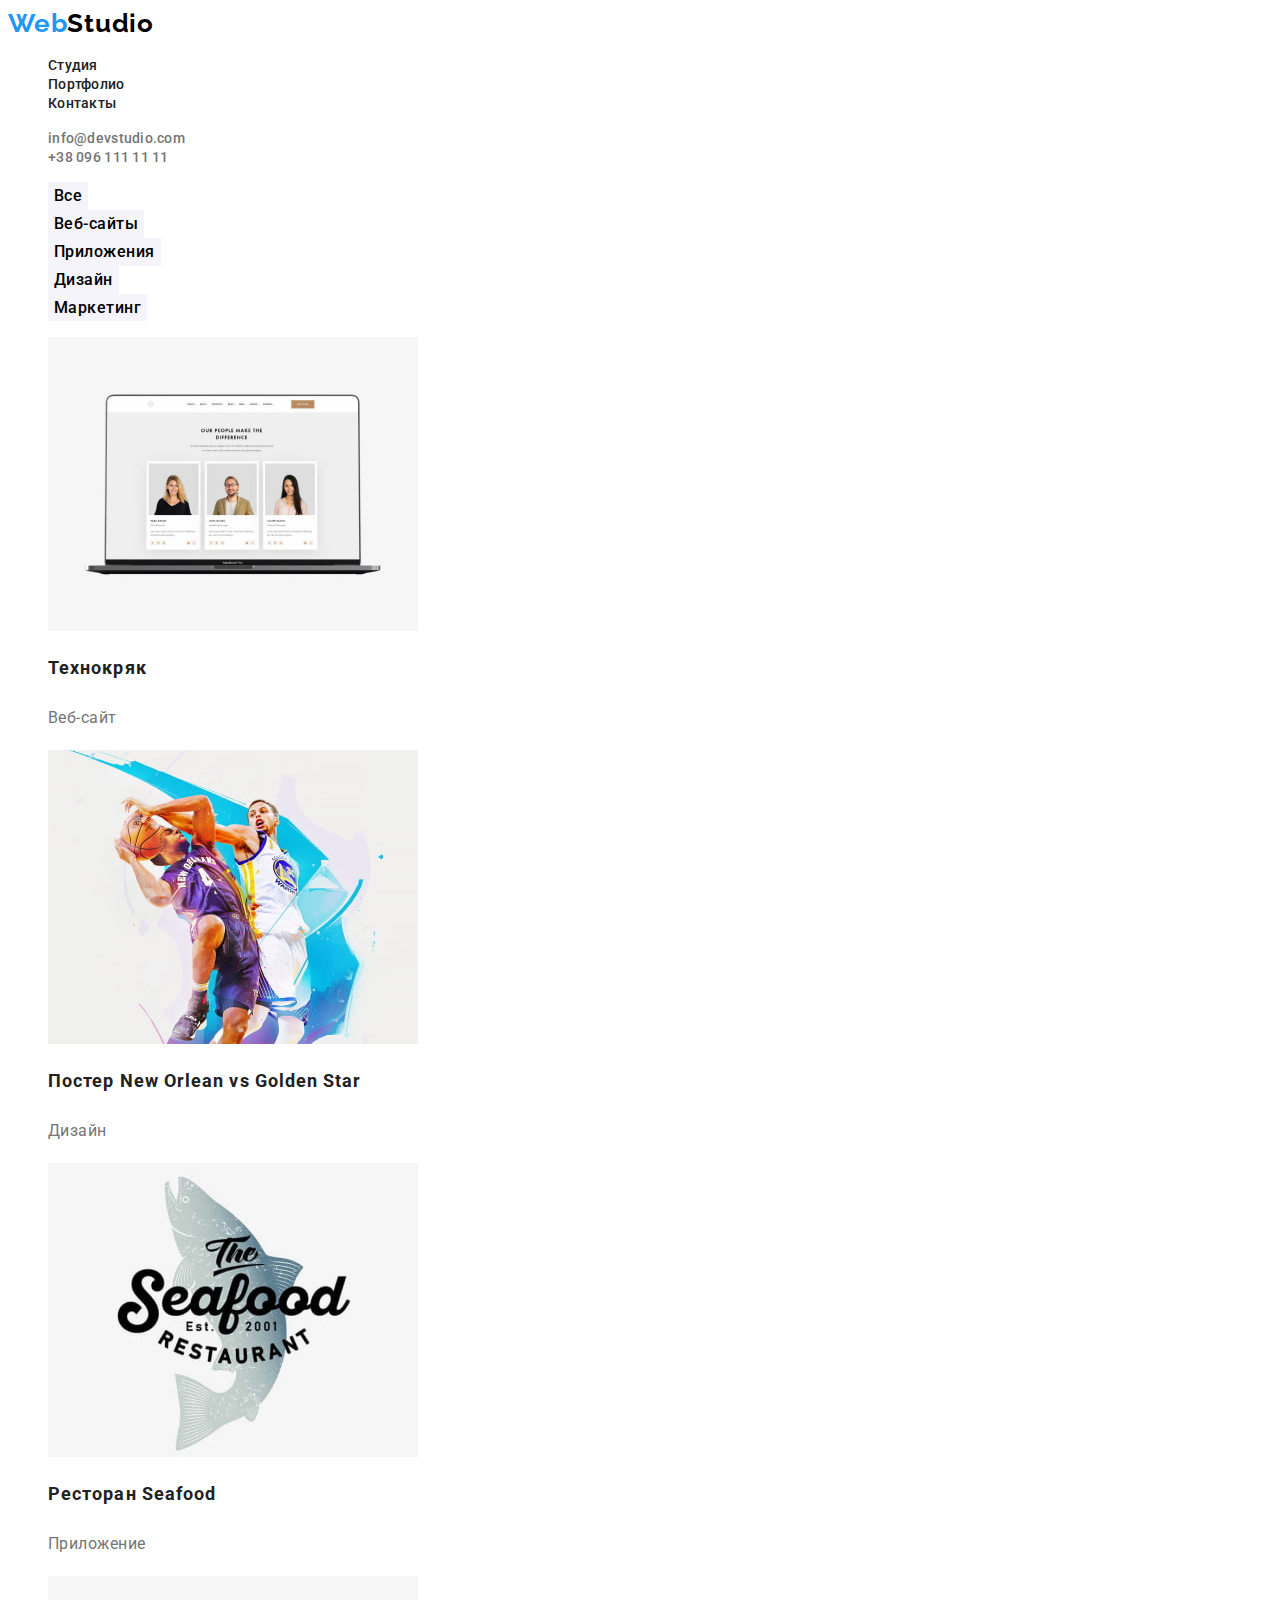
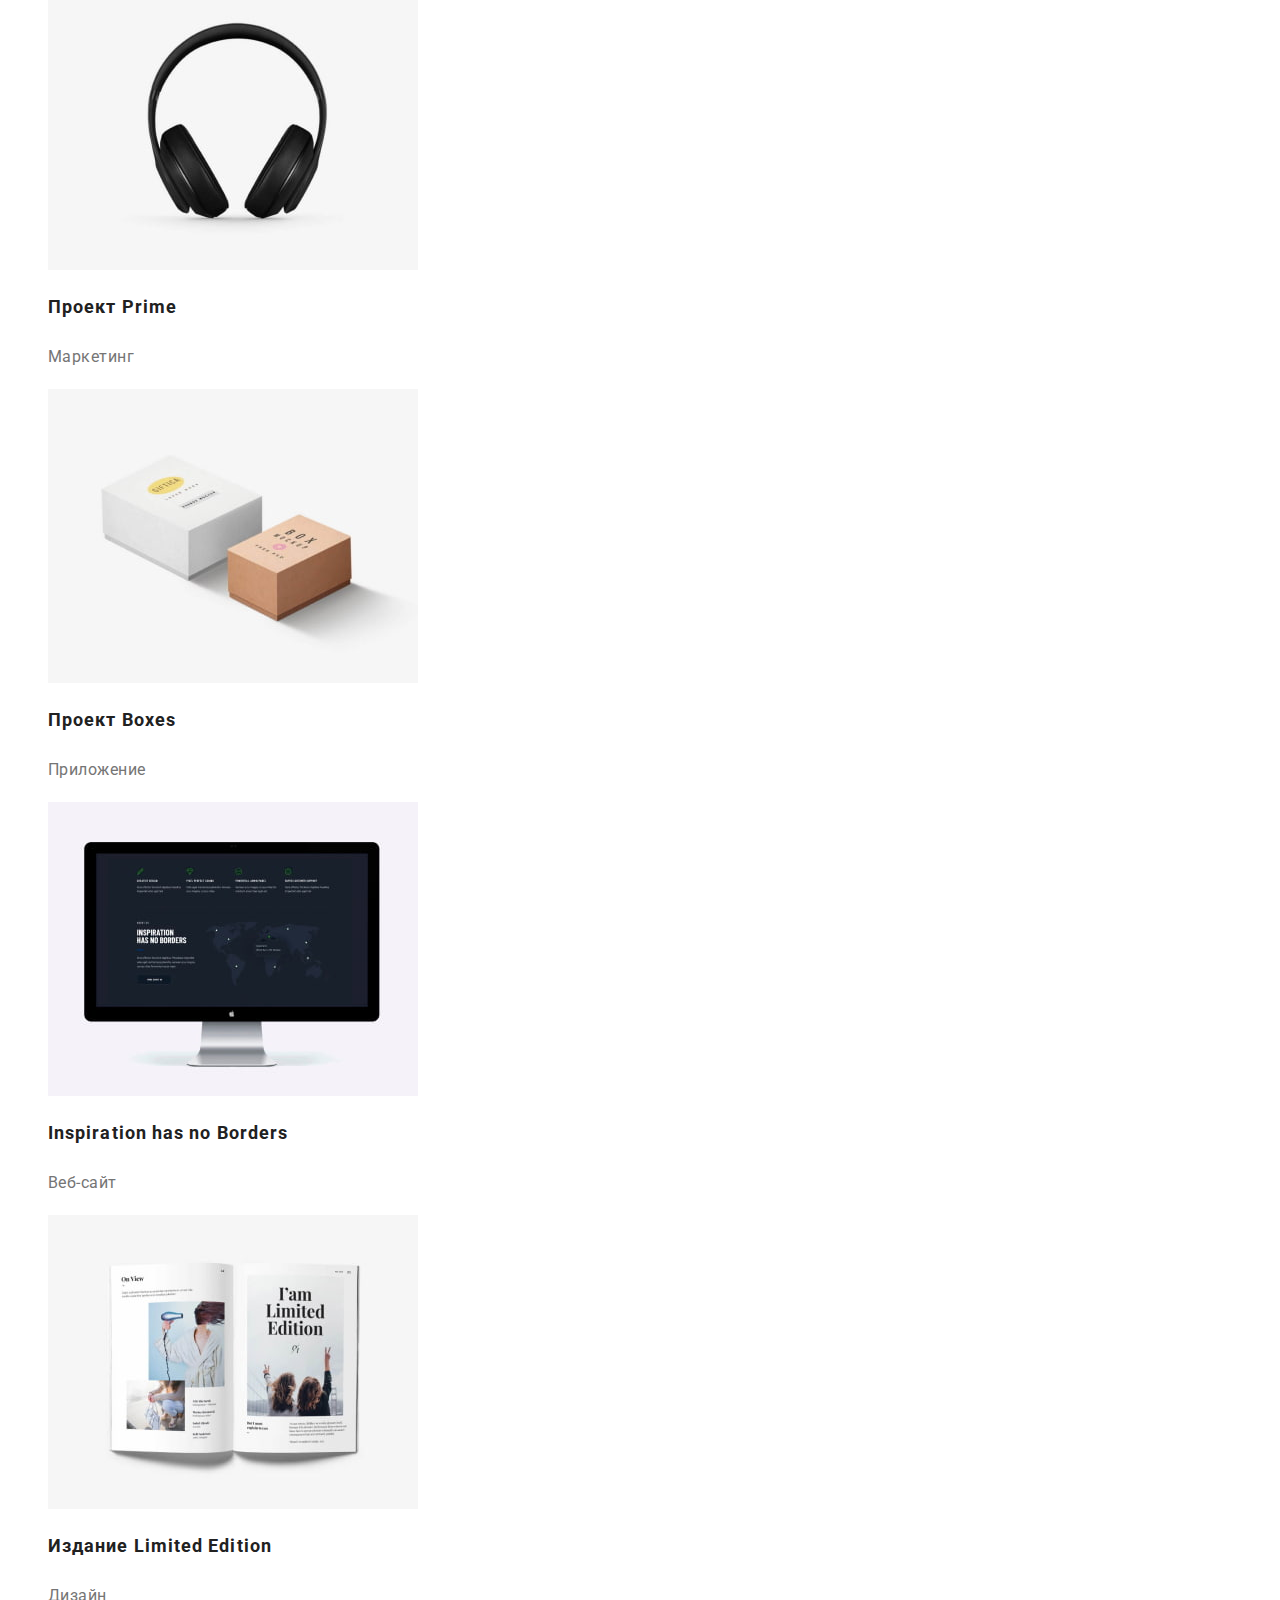
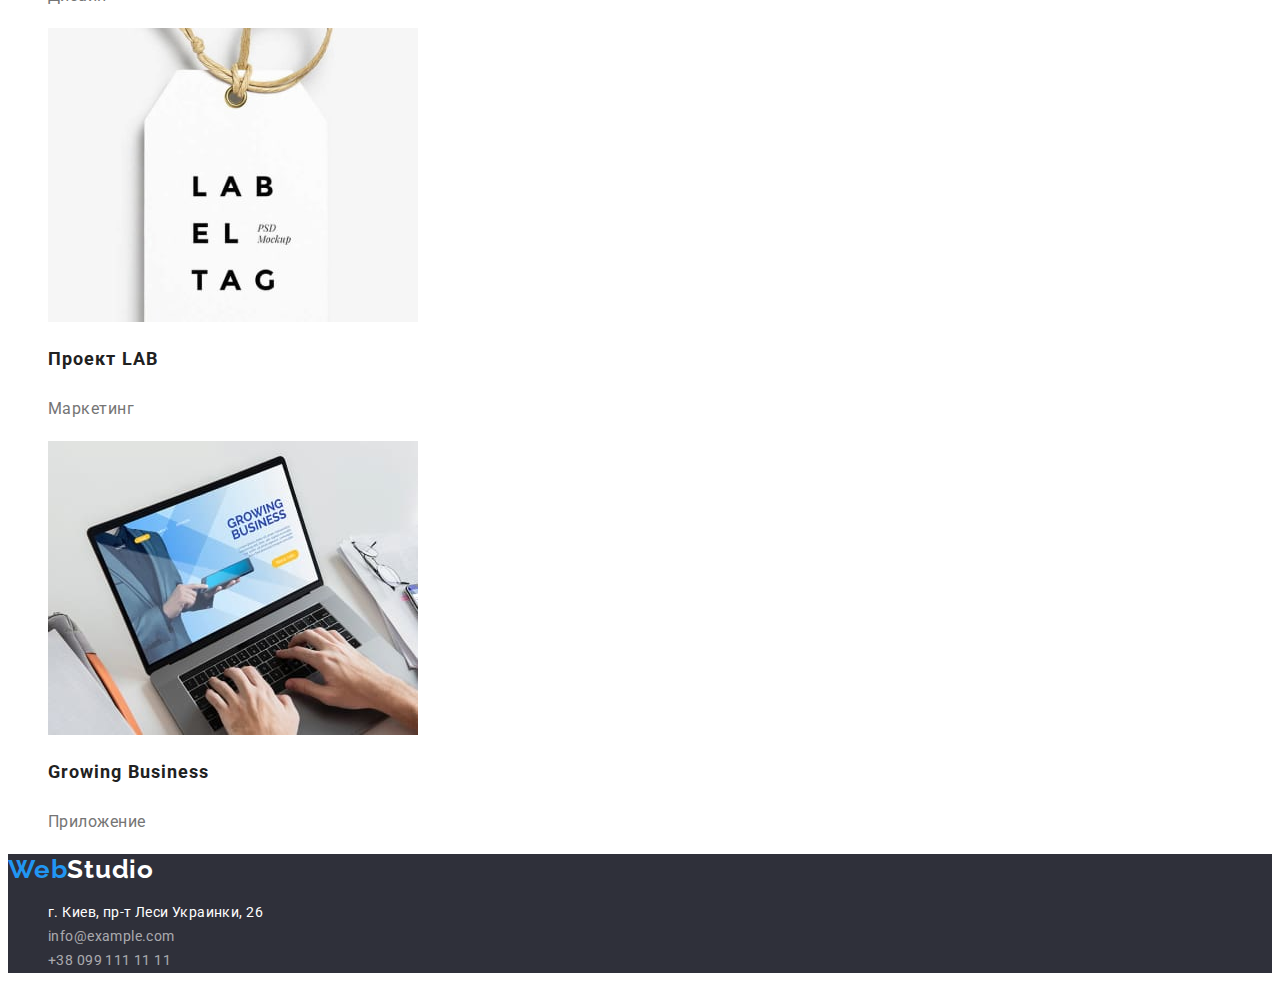
==== portfolio.html @ e6cecfb1 "Копирует файлы предыдущего проекта" ====
<!DOCTYPE html>
<html lang="ru">
  <head>
    <meta charset="UTF-8" />
    <meta http-equiv="X-UA-Compatible" content="IE=edge" />
    <meta name="viewport" content="width=device-width, initial-scale=1.0" />
    <link rel="preconnect" href="https://fonts.googleapis.com" />
    <link rel="preconnect" href="https://fonts.gstatic.com" crossorigin />
    <link
      href="https://fonts.googleapis.com/css2?family=Raleway:wght@700&family=Roboto:wght@400;500;700;900&display=swap"
      rel="stylesheet"
    />
    <link rel="stylesheet" href="./css/styles.css" />
    <title>Портфолио</title>
  </head>
  <body>
    <header>
      <!-- Логотип -->
      <a href="./index.html" class="logo">Web<span class="logo-black">Studio</span></a>

      <!-- Навигация по сайту -->
      <nav>
        <ul class="site-nav list">
          <li class="site-nav-item">
            <a href="" class="site-nav-link">Студия</a>
          </li>
          <li class="site-nav-item">
            <a href="./portfolio.html" class="site-nav-link">Портфолио</a>
          </li>
          <li class="site-nav-item">
            <a href="" class="site-nav-link">Контакты</a>
          </li>
        </ul>
      </nav>

      <!-- Контакты для связи -->
      <ul class="contacts list">
        <li class="contacts-item">
          <a href="mailto:info@devstudio.com" class="contacts-link">info@devstudio.com</a>
        </li>
        <li class="contacts-item">
          <a href="tel:+380961111111" class="contacts-link">+38 096 111 11 11</a>
        </li>
      </ul>
    </header>

    <main>
      <section>
        <h1 class="hidden">Фильтры портфолио</h1>

        <ul class="filter list">
          <li class="filter-item"><button type="button" class="filter-button">Все</button></li>
          <li class="filter-item">
            <button type="button" class="filter-button">Веб-сайты</button>
          </li>
          <li class="filter-item">
            <button type="button" class="filter-button">Приложения</button>
          </li>
          <li class="filter-item"><button type="button" class="filter-button">Дизайн</button></li>
          <li class="filter-item">
            <button type="button" class="filter-button">Маркетинг</button>
          </li>
        </ul>

        <ul class="portfolio list">
          <li class="portfolio-item">
            <a href="" class="portfolio-link">
              <img
                src="./images/portfolio-1.jpg"
                alt="Изображение страницы сайта на ноутбуке"
                width="370"
              />
              <h2 class="portfolio-title">Технокряк</h2>
              <p class="portfolio-text">Веб-сайт</p>
            </a>
          </li>
          <li class="portfolio-item">
            <a href="" class="portfolio-link">
              <img
                src="./images/portfolio-2.jpg"
                alt="Постер с изображением соперничающих за мяч баскетболистов"
                width="370"
              />
              <h2 class="portfolio-title">Постер <span lang="en">New Orlean vs Golden Star</span></h2>
              <p class="portfolio-text">Дизайн</p>
            </a>
          </li>
          <li class="portfolio-item">
            <a href="" class="portfolio-link">
              <img src="./images/portfolio-3.jpg" alt="Логотип ресторана Сеафуд" width="370" />
              <h2 class="portfolio-title">Ресторан <span lang="en">Seafood</span></h2>
              <p class="portfolio-text">Приложение</p>
            </a>
          </li>
          <li class="portfolio-item">
            <a href="" class="portfolio-link">
              <img src="./images/portfolio-4.jpg" alt="Наушники" width="370" />
              <h2 class="portfolio-title">Проект <span lang="en">Prime</span></h2>
              <p class="portfolio-text">Маркетинг</p>
            </a>
          </li>
          <li class="portfolio-item">
            <a href="" class="portfolio-link">
              <img src="./images/portfolio-5.jpg" alt="Две упаковочные коробки" width="370" />
              <h2 class="portfolio-title">Проект <span lang="en">Boxes</span></h2>
              <p class="portfolio-text">Приложение</p>
            </a>
          </li>
          <li class="portfolio-item">
            <a href="" class="portfolio-link">
              <img
                src="./images/portfolio-6.jpg"
                alt="Изображение сайта с черным фоном и белыми буквами на эране монитора"
                width="370"
              />
              <h2 lang="en" class="portfolio-title">Inspiration has no Borders</h2>
              <p class="portfolio-text">Веб-сайт</p>
            </a>
          </li>
          <li class="portfolio-item">
            <a href="" class="portfolio-link">
              <img
                src="./images/portfolio-7.jpg"
                alt="Раскрытая книга с иллюстрациями"
                width="370"
              />
              <h2 class="portfolio-title">Издание <span lang="en">Limited Edition</span></h2>
              <p class="portfolio-text">Дизайн</p>
            </a>
          </li>
          <li class="portfolio-item">
            <a href="" class="portfolio-link">
              <img
                src="./images/portfolio-8.jpg"
                alt="Лэйба с логотипом компании ЛАБ"
                width="370"
              />
              <h2 class="portfolio-title">Проект <span lang="en">LAB</span></h2>
              <p class="portfolio-text">Маркетинг</p>
            </a>
          </li>
          <li class="portfolio-item">
            <a href="" class="portfolio-link">
              <img
                src="./images/portfolio-9.jpg"
                alt="Работа с приложением Гровин Бизнес на ноутбуке"
                width="370"
              />
              <h2 lang="en" class="portfolio-title">Growing Business</h2>
              <p class="portfolio-text">Приложение</p>
            </a>
          </li>
        </ul>
      </section>
    </main>

    <footer class="footer">
      <!-- Логотип в footer -->
      <a href="./index.html" class="logo">Web<span class="logo-white">Studio</span></a>

      <!-- Адрес и контакты -->
      <address>
        <ul class="address list">
          <li class="address-item">
            <a
              href="https://goo.gl/maps/hZ6GG7BoJjNdGrGMA"
              target="_blank"
              rel="noopener noreferrer"
              class="address-link"
            >
              г. Киев, пр-т Леси Украинки, 26
            </a>
          </li>
          <li class="address-item">
            <a href="mailto:info@example.com" class="address-link mail">info@example.com</a>
          </li>
          <li class="address-item">
            <a href="tel:+380991111111" class="address-link phone">+38 099 111 11 11</a>
          </li>
        </ul>
      </address>
    </footer>
  </body>
</html>
---- css/styles.css ----
/* Цвета логотипа #2196F3,  #000000 */
/* Цвет навигации и основного текста #212121 */
/* Цвет текста телефона и вторичного текста #757575 */

/* Белый текст color: #FFFFFF */
/* Вторичный от белого rgba(255, 255, 255, 0.6) */

/* Цвет фона #FFFFFF */
/* Цвет вторичного фона main #E5E5E5 */

/* Цвет интерактивных элементов в цвет логотипа #2196F3  */

/* Шрифты Raleway 700, Roboto 900, 700, 500, 400  */

:root {
  --brand-color: #2196f3;
  --brand-color-black: #000000;
  --brand-color-white: #ffffff;
  --color-white: #ffffff;
  --background-color-section: #2f303a;
  --text-color: #212121;
  --text-color-two: #757575;
  --color-section-text-two: rgba(255, 255, 255, 0.6);
  --button-filter-color: #f5f4fa;
  --button-filter-color-hover: #188ce8;
}

body {
  background-color: var(--color-white);
  color: var(--text-color);
  font-family: Roboto, sans-serif;
}

/* Оформление логотипа */
.logo {
  color: var(--brand-color);
  text-decoration: none;
  font-family: Raleway, sans-serif;
  font-weight: 700;
  font-size: 26px;
  line-height: 1.19;
  letter-spacing: 0.03em;
}

.logo-black {
  color: var(--brand-color-black);
}

.logo-white {
  color: var(--brand-color-white);
}

/* Оформление навигации сайта header*/
.list {
  list-style: none;
}

.site-nav-link {
  text-decoration: none;
  color: var(--text-color);
  font-weight: 500;
  font-size: 14px;
  line-height: 1.14;
  letter-spacing: 0.02em;
}

.site-nav-link:hover,
.site-nav-link:focus {
  color: var(--brand-color);
}

.contacts-link {
  text-decoration: none;
  color: var(--text-color-two);
  font-weight: 500;
  font-size: 14px;
  line-height: 1.14;
  letter-spacing: 0.02em;
}

.contacts-link:hover,
.contacts-link:focus {
  color: var(--brand-color);
}

/* Оформление подвала сайта footer */
.footer,
.section-hero {
  background-color: var(--background-color-section);
}

.address-link {
  text-decoration: none;
  color: var(--color-white);
  font-style: normal;
  font-size: 14px;
  line-height: 1.71;
  letter-spacing: 0.03em;
}

.mail,
.phone {
  text-decoration: none;
  color: var(--color-section-text-two);
}

/* Оформление секции Hero */
.title-hero {
  color: var(--color-white);
  font-weight: 900;
  font-size: 44px;
  line-height: 1.36;
  letter-spacing: 0.06em;
  text-transform: uppercase;
  text-align: center;
}

.button {
  background-color: var(--brand-color);
  color: var(--color-white);
  font-family: inherit;
  font-weight: 700;
  font-size: 16px;
  line-height: 1.88;
  letter-spacing: 0.06em;

  cursor: pointer;
}

.button:hover,
.button:focus {
  background-color: var(--button-filter-color-hover);
}

/* Оформление секции преимущества */

.hidden {
  display: none;
}

.function-subtitle {
  font-weight: 700;
  font-size: 14px;
  line-height: 1.14;
  letter-spacing: 0.03em;
  text-transform: uppercase;
}

/* Секция преимущества */
.function-text {
  color: var(--text-color-two);
  font-size: 14px;
  line-height: 1.71;
  letter-spacing: 0.03em;
}

/* Секция услуги компании */
.development-title,
.team-title {
  font-weight: 700;
  font-size: 36px;
  line-height: 1.17;
  letter-spacing: 0.03em;
  text-align: center;
}

/* Секция Наша команда */
.team-subtitle {
  font-weight: 500;
  font-size: 16px;
  line-height: 1.19;
  letter-spacing: 0.03em;
}

.team-text {
  color: var(--text-color-two);
  font-size: 16px;
  line-height: 1.19;
  letter-spacing: 0.03em;
}

/* Интерактивная секция кнопок портфолио */

.filter-button {
  border: none;
  background-color: var(--button-filter-color);
  font-family: inherit;
  font-weight: 500;
  font-size: 16px;
  line-height: 1.62;
  letter-spacing: 0.03em;

  cursor: pointer;
}

.filter-button:hover,
.filter-button:focus {
  background-color: var(--brand-color);
  color: var(--color-white);
}

.portfolio-link {
  text-decoration: none;
}

.portfolio-title {
  color: var(--text-color);
  font-weight: 700;
  font-size: 18px;
  line-height: 2;
  letter-spacing: 0.06em;
}

.portfolio-text {
  color: var(--text-color-two);
  font-size: 16px;
  line-height: 2;
  letter-spacing: 0.03em;
}
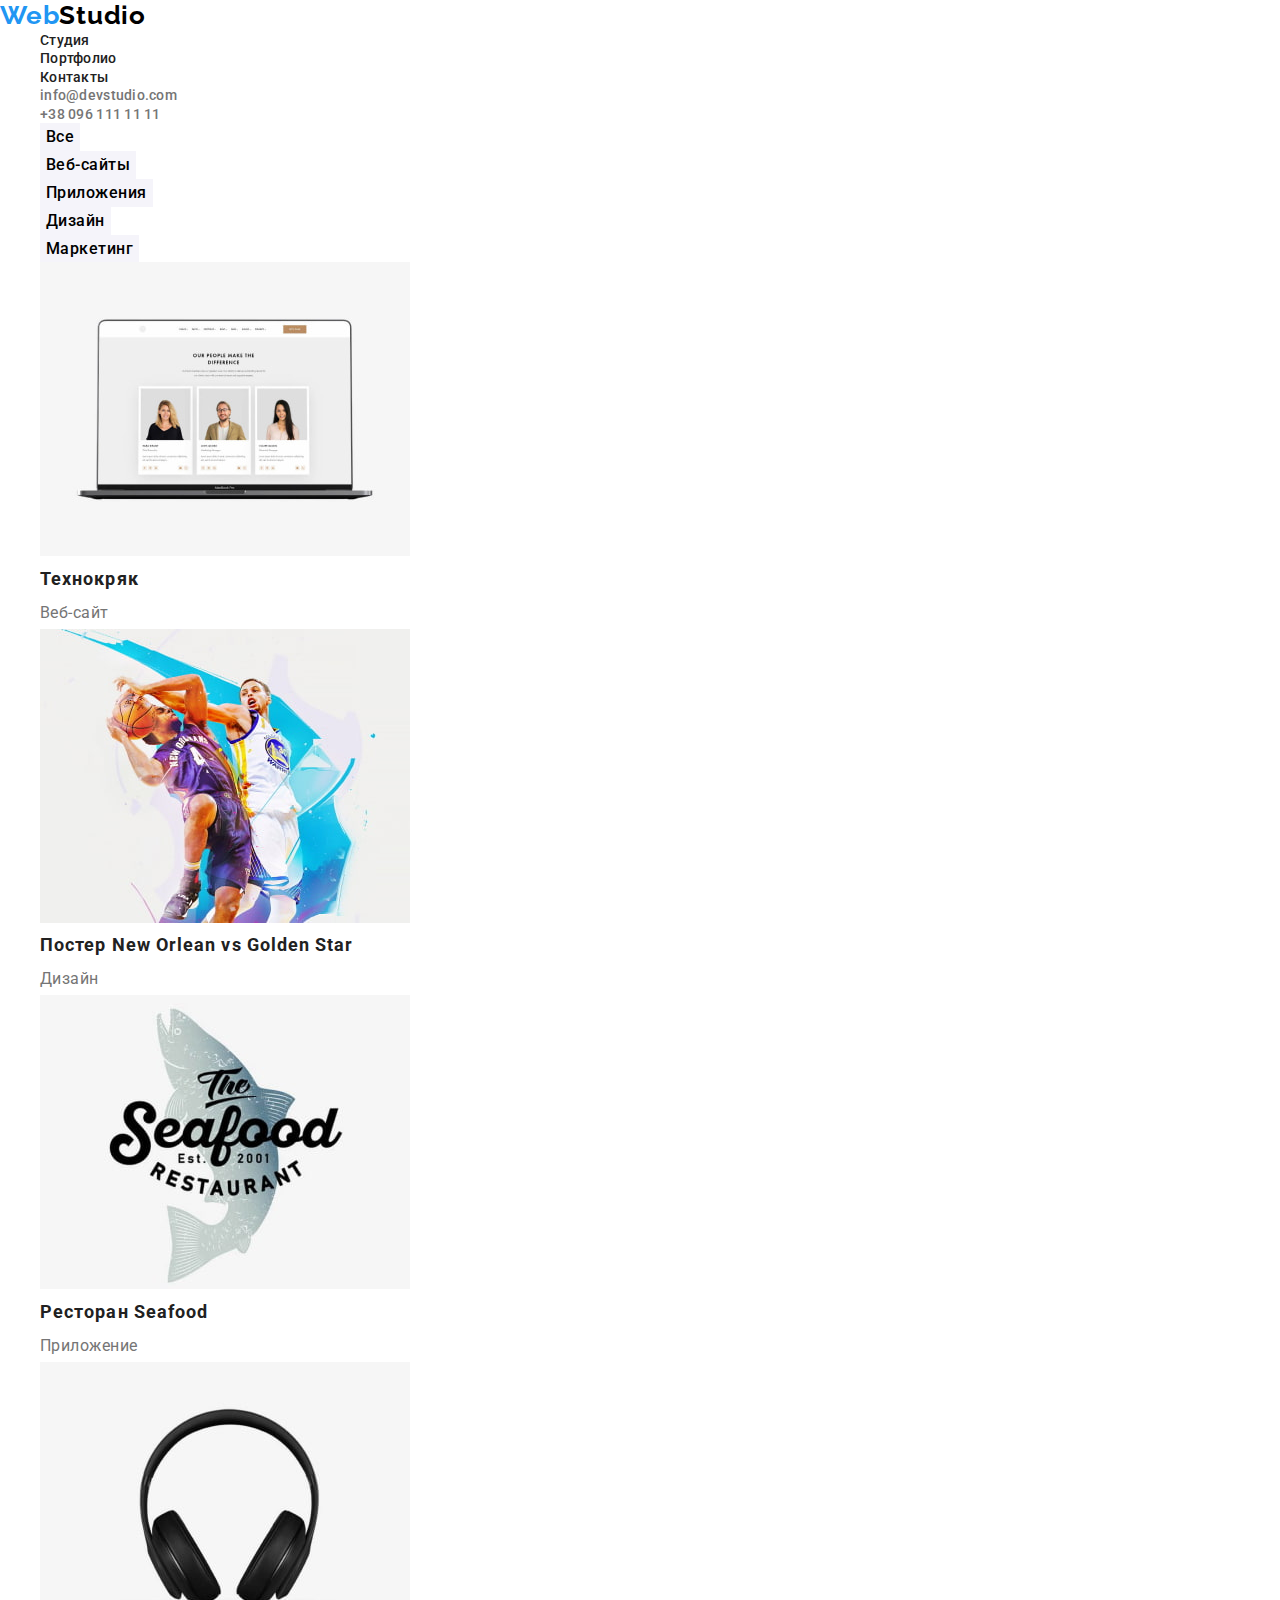
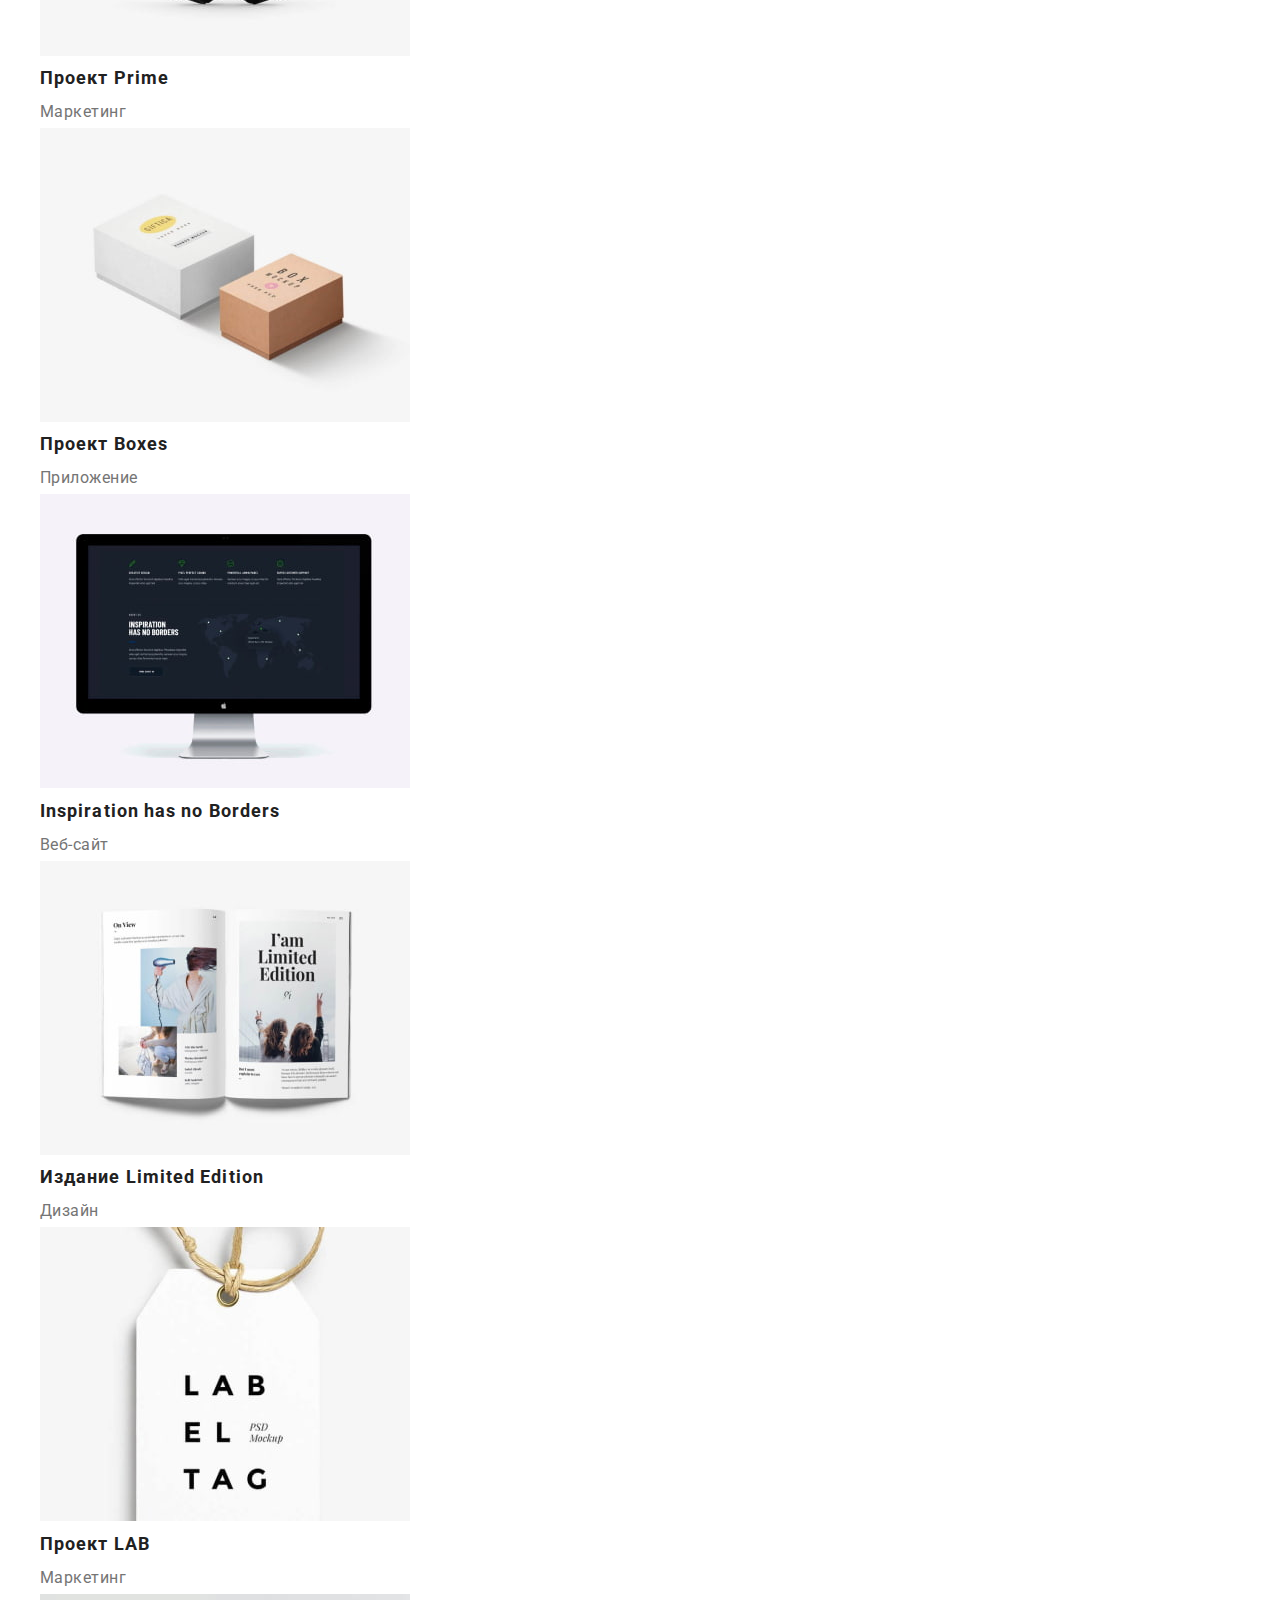
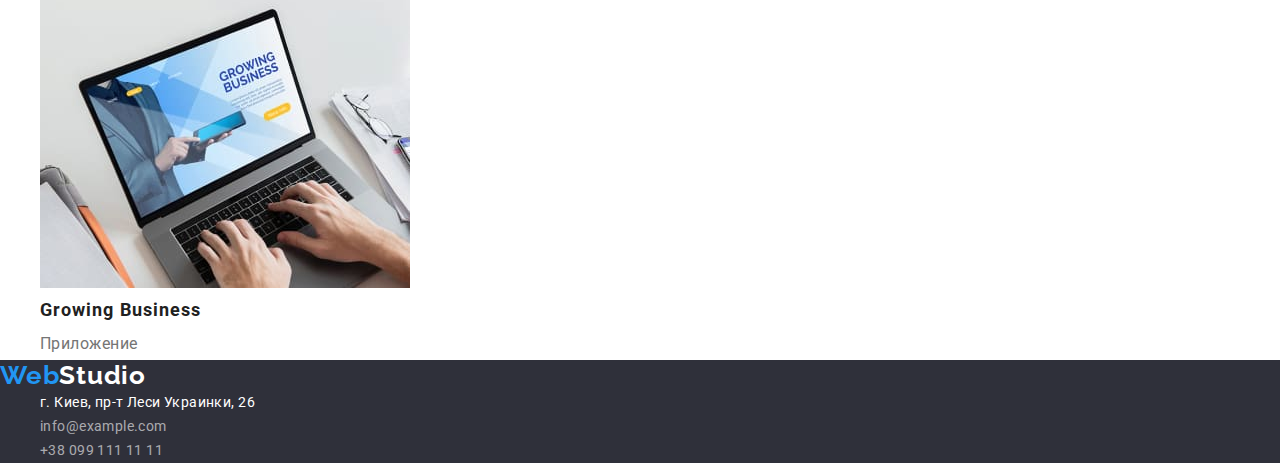
==== commit 9b5f7286: "Сбрасывает стили тегов в margin 0" ====
--- a/portfolio.html
+++ b/portfolio.html
@@ -10,6 +10,7 @@
       href="https://fonts.googleapis.com/css2?family=Raleway:wght@700&family=Roboto:wght@400;500;700;900&display=swap"
       rel="stylesheet"
     />
+    <link rel="stylesheet" href="https://cdnjs.cloudflare.com/ajax/libs/modern-normalize/1.0.0/modern-normalize.min.css" />
     <link rel="stylesheet" href="./css/styles.css" />
     <title>Портфолио</title>
   </head>
--- a/css/styles.css
+++ b/css/styles.css
@@ -29,6 +29,16 @@
   background-color: var(--color-white);
   color: var(--text-color);
   font-family: Roboto, sans-serif;
+  margin: 0;
+}
+
+/* Сброс стилей */
+h1,
+h2,
+h3,
+p,
+ul {
+  margin: 0;
 }
 
 /* Оформление логотипа */
@@ -124,6 +134,8 @@
   line-height: 1.88;
   letter-spacing: 0.06em;
 
+  border-radius: 4px;
+
   cursor: pointer;
 }
 
@@ -217,3 +229,9 @@
   line-height: 2;
   letter-spacing: 0.03em;
 }
+
+.container {
+  max-width: 1600px;
+  margin: 0 auto;
+  padding: ;
+}
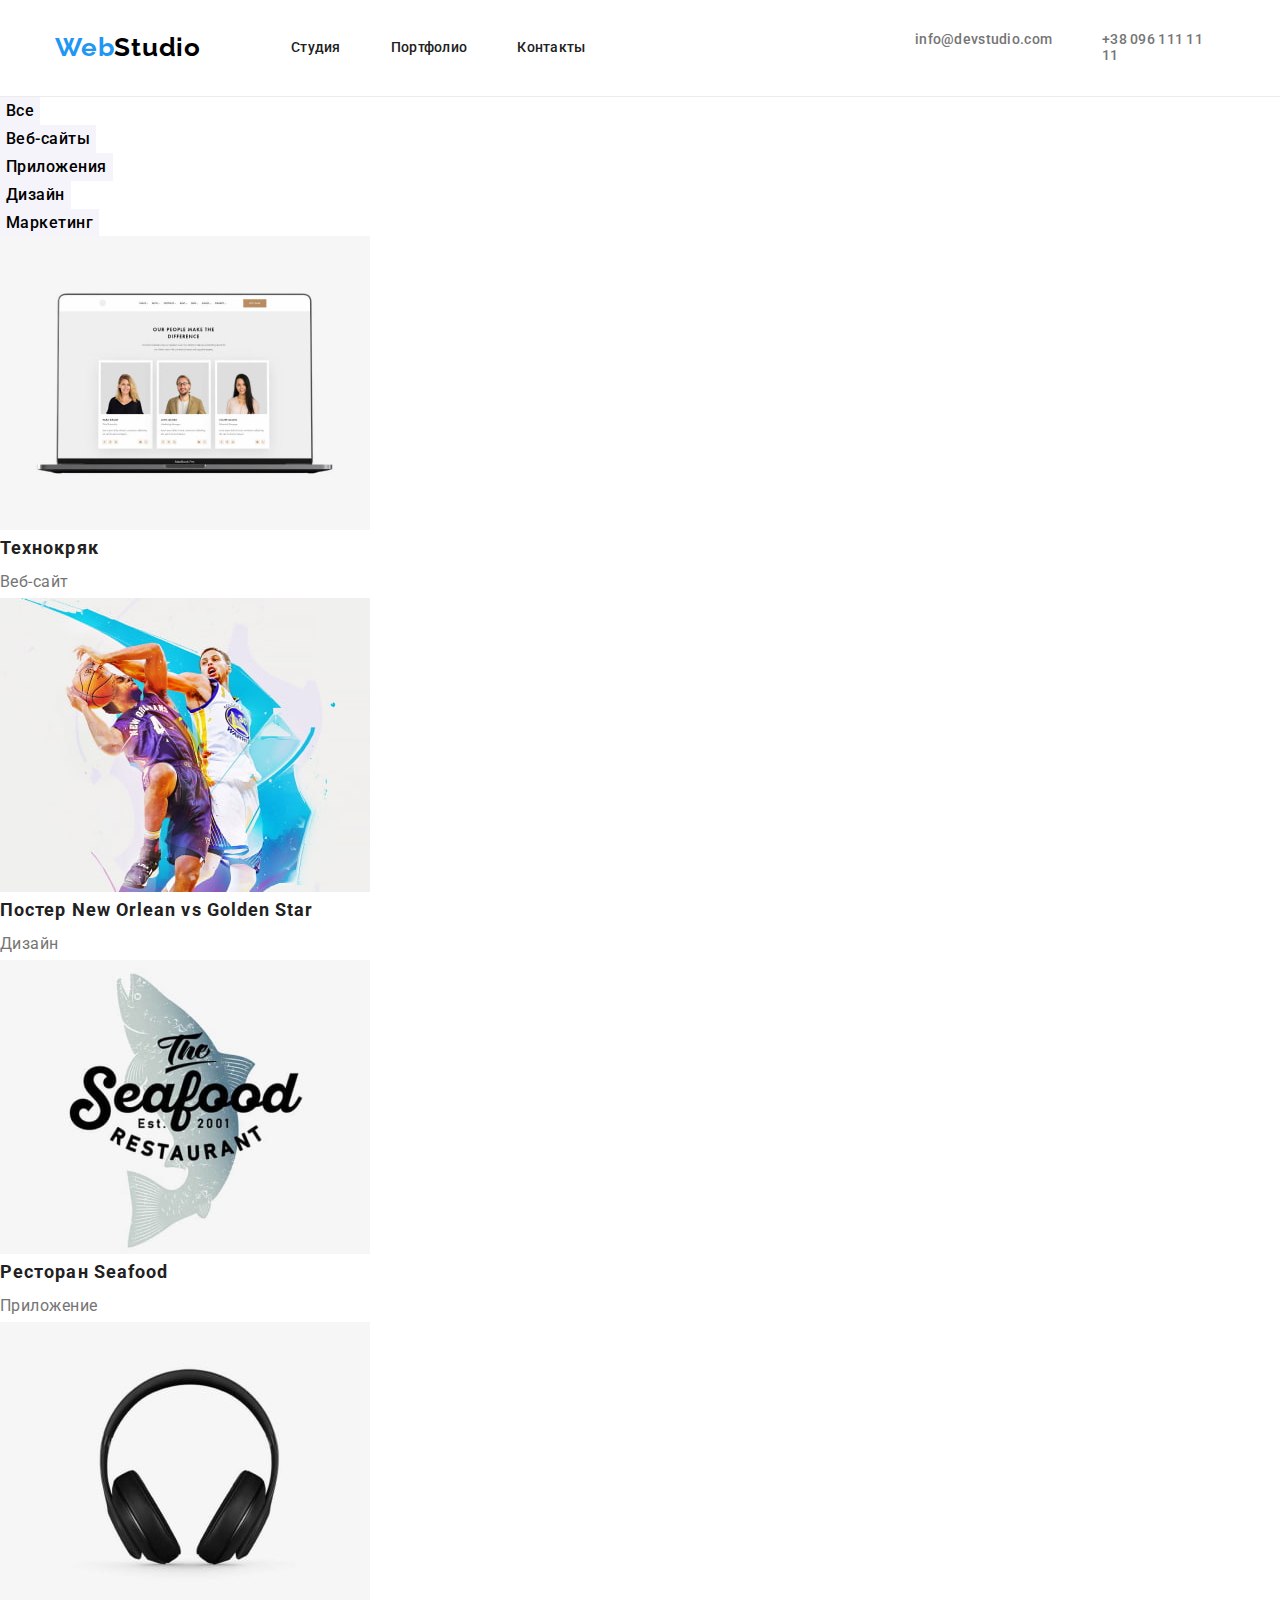
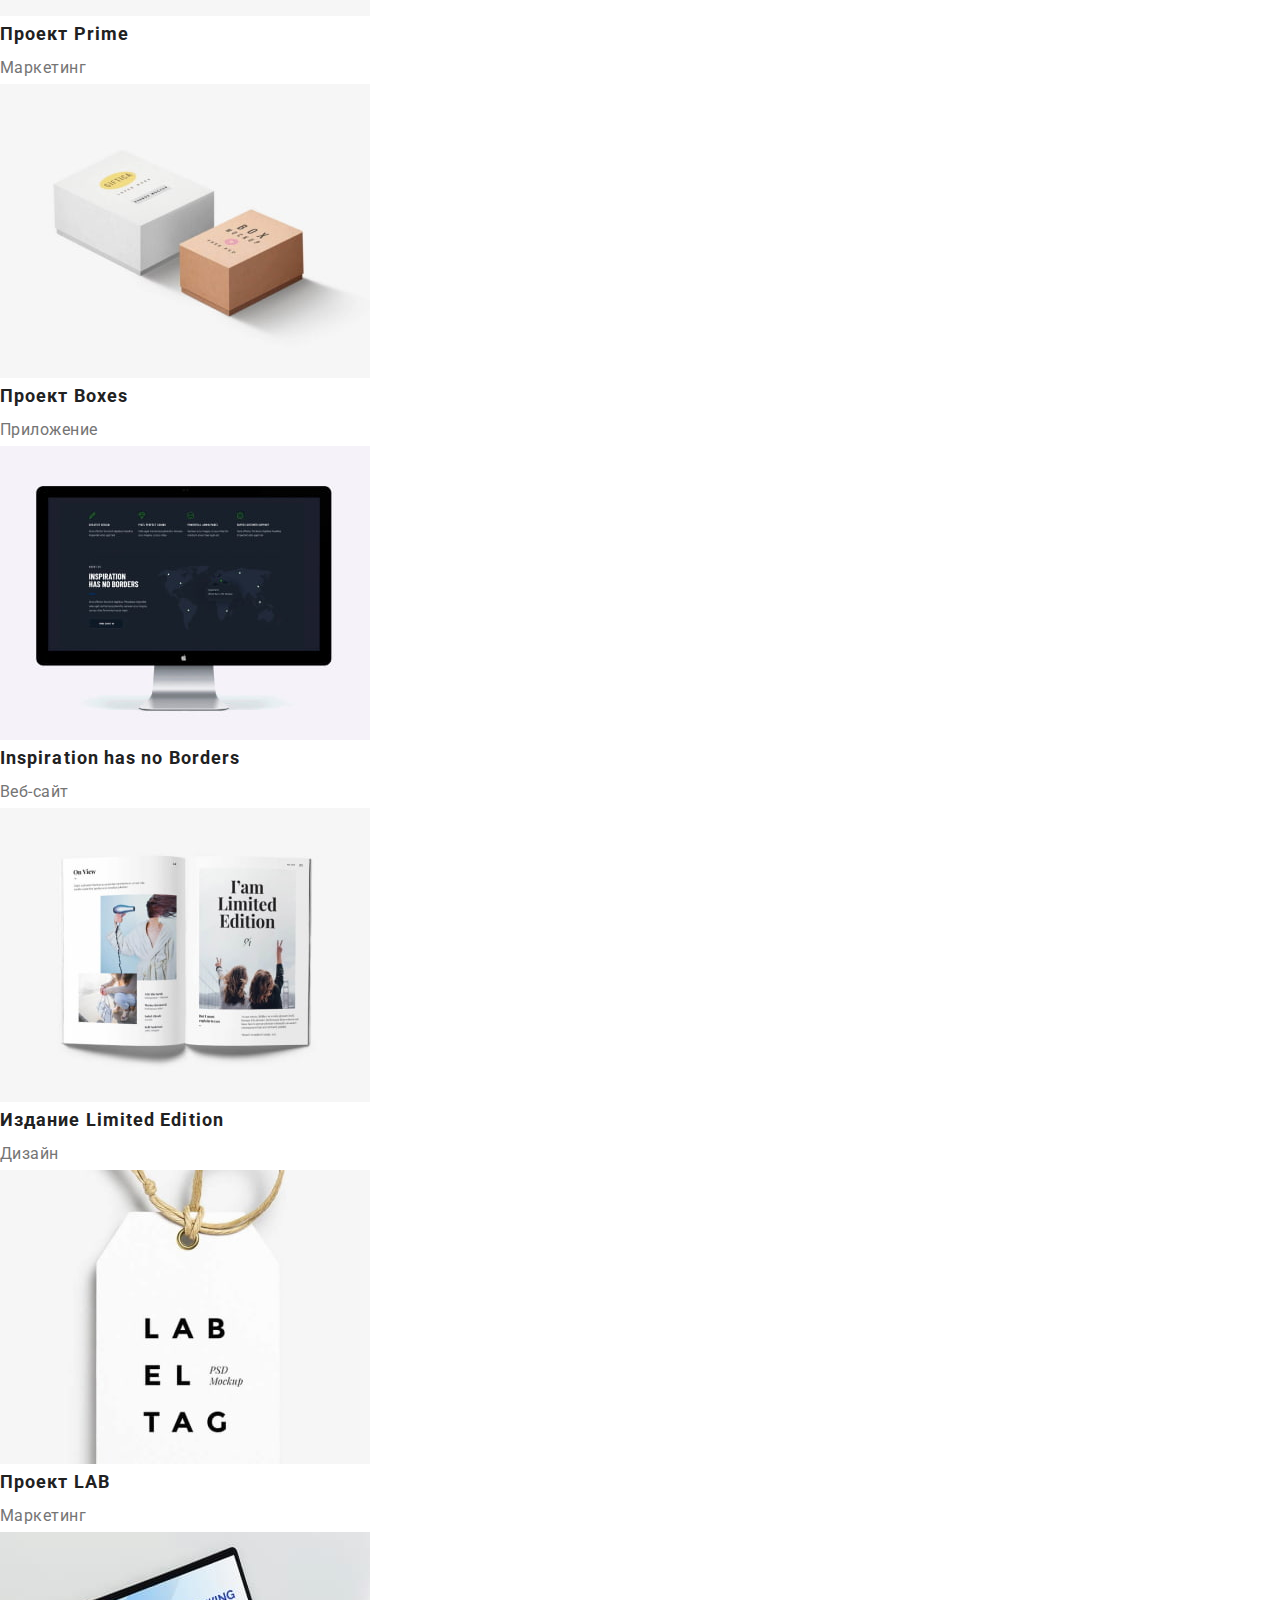
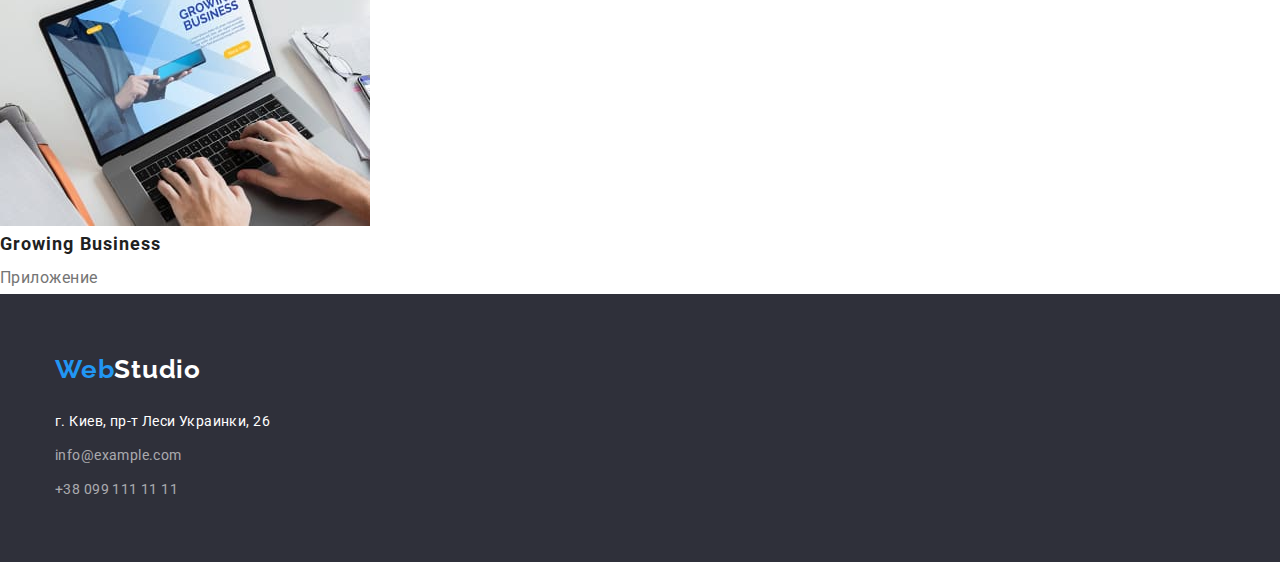
==== commit 8ccfaa00: "Размечает шапку и футтер сайта" ====
--- a/portfolio.html
+++ b/portfolio.html
@@ -16,38 +16,42 @@
   </head>
   <body>
     <header>
-      <!-- Логотип -->
-      <a href="./index.html" class="logo">Web<span class="logo-black">Studio</span></a>
-
-      <!-- Навигация по сайту -->
-      <nav>
-        <ul class="site-nav list">
-          <li class="site-nav-item">
-            <a href="" class="site-nav-link">Студия</a>
-          </li>
-          <li class="site-nav-item">
-            <a href="./portfolio.html" class="site-nav-link">Портфолио</a>
-          </li>
-          <li class="site-nav-item">
-            <a href="" class="site-nav-link">Контакты</a>
-          </li>
-        </ul>
-      </nav>
-
-      <!-- Контакты для связи -->
-      <ul class="contacts list">
-        <li class="contacts-item">
-          <a href="mailto:info@devstudio.com" class="contacts-link">info@devstudio.com</a>
-        </li>
-        <li class="contacts-item">
-          <a href="tel:+380961111111" class="contacts-link">+38 096 111 11 11</a>
-        </li>
-      </ul>
+      <div class="container">
+        <div class="page-header">
+          <!-- Логотип -->
+          <a href="./index.html" class="logo">Web<span class="logo-black">Studio</span></a>
+    
+          <!-- Навигация по сайту -->
+          <nav>
+            <ul class="site-nav list">
+              <li class="site-nav-item">
+                <a href="" class="site-nav-link">Студия</a>
+              </li>
+              <li class="site-nav-item">
+                <a href="./portfolio.html" class="site-nav-link">Портфолио</a>
+              </li>
+              <li class="site-nav-item">
+                <a href="" class="site-nav-link">Контакты</a>
+              </li>
+            </ul>
+          </nav>
+    
+          <!-- Контакты для связи -->
+          <ul class="contacts list">
+            <li class="contacts-item">
+              <a href="mailto:info@devstudio.com" class="contacts-link">info@devstudio.com</a>
+            </li>
+            <li class="contacts-item">
+              <a href="tel:+380961111111" class="contacts-link">+38 096 111 11 11</a>
+            </li>
+          </ul>
+        </div>
+      </div>
     </header>
 
     <main>
       <section>
-        <h1 class="hidden">Фильтры портфолио</h1>
+        <h1 class="visually-hidden">Фильтры портфолио</h1>
 
         <ul class="filter list">
           <li class="filter-item"><button type="button" class="filter-button">Все</button></li>
@@ -155,31 +159,31 @@
       </section>
     </main>
 
-    <footer class="footer">
-      <!-- Логотип в footer -->
-      <a href="./index.html" class="logo">Web<span class="logo-white">Studio</span></a>
-
-      <!-- Адрес и контакты -->
-      <address>
-        <ul class="address list">
-          <li class="address-item">
-            <a
-              href="https://goo.gl/maps/hZ6GG7BoJjNdGrGMA"
-              target="_blank"
-              rel="noopener noreferrer"
-              class="address-link"
-            >
-              г. Киев, пр-т Леси Украинки, 26
-            </a>
-          </li>
-          <li class="address-item">
-            <a href="mailto:info@example.com" class="address-link mail">info@example.com</a>
-          </li>
-          <li class="address-item">
-            <a href="tel:+380991111111" class="address-link phone">+38 099 111 11 11</a>
-          </li>
-        </ul>
-      </address>
+    <footer>
+      <div class="container">
+    
+        <!-- Логотип в footer -->
+        <a href="./index.html" class="logo">Web<span class="logo-white">Studio</span></a>
+    
+        <!-- Адрес и контакты -->
+        <address>
+          <ul class="address list">
+            <li class="address-item">
+              <a href="https://goo.gl/maps/hZ6GG7BoJjNdGrGMA" target="_blank" rel="noopener noreferrer"
+                class="address-link">
+                г. Киев, пр-т Леси Украинки, 26
+              </a>
+            </li>
+            <li class="address-item">
+              <a href="mailto:info@example.com" class="address-link mail">info@example.com</a>
+            </li>
+            <li class="address-item">
+              <a href="tel:+380991111111" class="address-link phone">+38 099 111 11 11</a>
+            </li>
+          </ul>
+        </address>
+    
+      </div>
     </footer>
   </body>
 </html>
--- a/css/styles.css
+++ b/css/styles.css
@@ -37,8 +37,20 @@
 h2,
 h3,
 p,
-ul {
+ul,
+li {
   margin: 0;
+  padding: 0;
+}
+
+/* .no-gap {
+  display: block;
+} */
+
+img {
+  display: block;
+  max-width: 100%;
+  height: auto;
 }
 
 /* Оформление логотипа */
@@ -50,6 +62,10 @@
   font-size: 26px;
   line-height: 1.19;
   letter-spacing: 0.03em;
+
+  display: inline-block;
+  padding: 25px 0;
+  margin-right: 90px;
 }
 
 .logo-black {
@@ -65,6 +81,50 @@
   list-style: none;
 }
 
+header {
+  border-bottom: 1px solid #ececec;
+}
+
+.container {
+  max-width: 1200px;
+  margin: 0 auto;
+  padding: 0 15px;
+}
+
+.page-header {
+  display: flex;
+  justify-content: flex-start;
+  align-items: center;
+  flex-wrap: wrap;
+}
+
+.site-nav {
+  display: flex;
+  width: 294px;
+  margin-right: 330px;
+}
+
+.site-nav-item,
+.contacts-item {
+  margin: 0 25px;
+}
+
+.site-nav-item:first-child,
+.contacts-item:first-child {
+  margin-left: 0;
+}
+
+.site-nav-item:last-child,
+.contacts-item:last-child {
+  margin-right: 0;
+}
+
+.site-nav-link,
+.contacts-link {
+  display: block;
+  padding: 32px 0;
+}
+
 .site-nav-link {
   text-decoration: none;
   color: var(--text-color);
@@ -79,6 +139,11 @@
   color: var(--brand-color);
 }
 
+.contacts {
+  display: flex;
+  width: 307px;
+}
+
 .contacts-link {
   text-decoration: none;
   color: var(--text-color-two);
@@ -94,11 +159,21 @@
 }
 
 /* Оформление подвала сайта footer */
-.footer,
+footer,
 .section-hero {
   background-color: var(--background-color-section);
 }
 
+footer {
+  padding: 35px 0;
+}
+
+.section-hero,
+.section-function,
+.section-development {
+  margin-bottom: 95px;
+}
+
 .address-link {
   text-decoration: none;
   color: var(--color-white);
@@ -106,12 +181,25 @@
   font-size: 14px;
   line-height: 1.71;
   letter-spacing: 0.03em;
+
+  display: block;
+}
+
+.address-item {
+  margin-bottom: 10px;
+}
+
+.address-item:last-child {
+  margin-bottom: 0;
 }
 
 .mail,
 .phone {
-  text-decoration: none;
   color: var(--color-section-text-two);
+}
+
+address {
+  padding-bottom: 25px;
 }
 
 /* Оформление секции Hero */
@@ -146,8 +234,18 @@
 
 /* Оформление секции преимущества */
 
-.hidden {
-  display: none;
+.visually-hidden {
+  position: absolute;
+  width: 1px;
+  height: 1px;
+  margin: -1px;
+  border: 0;
+  padding: 0;
+
+  white-space: nowrap;
+  clip-path: inset(100%);
+  clip: rect(0 0 0 0);
+  overflow: hidden;
 }
 
 .function-subtitle {
@@ -229,9 +327,3 @@
   line-height: 2;
   letter-spacing: 0.03em;
 }
-
-.container {
-  max-width: 1600px;
-  margin: 0 auto;
-  padding: ;
-}
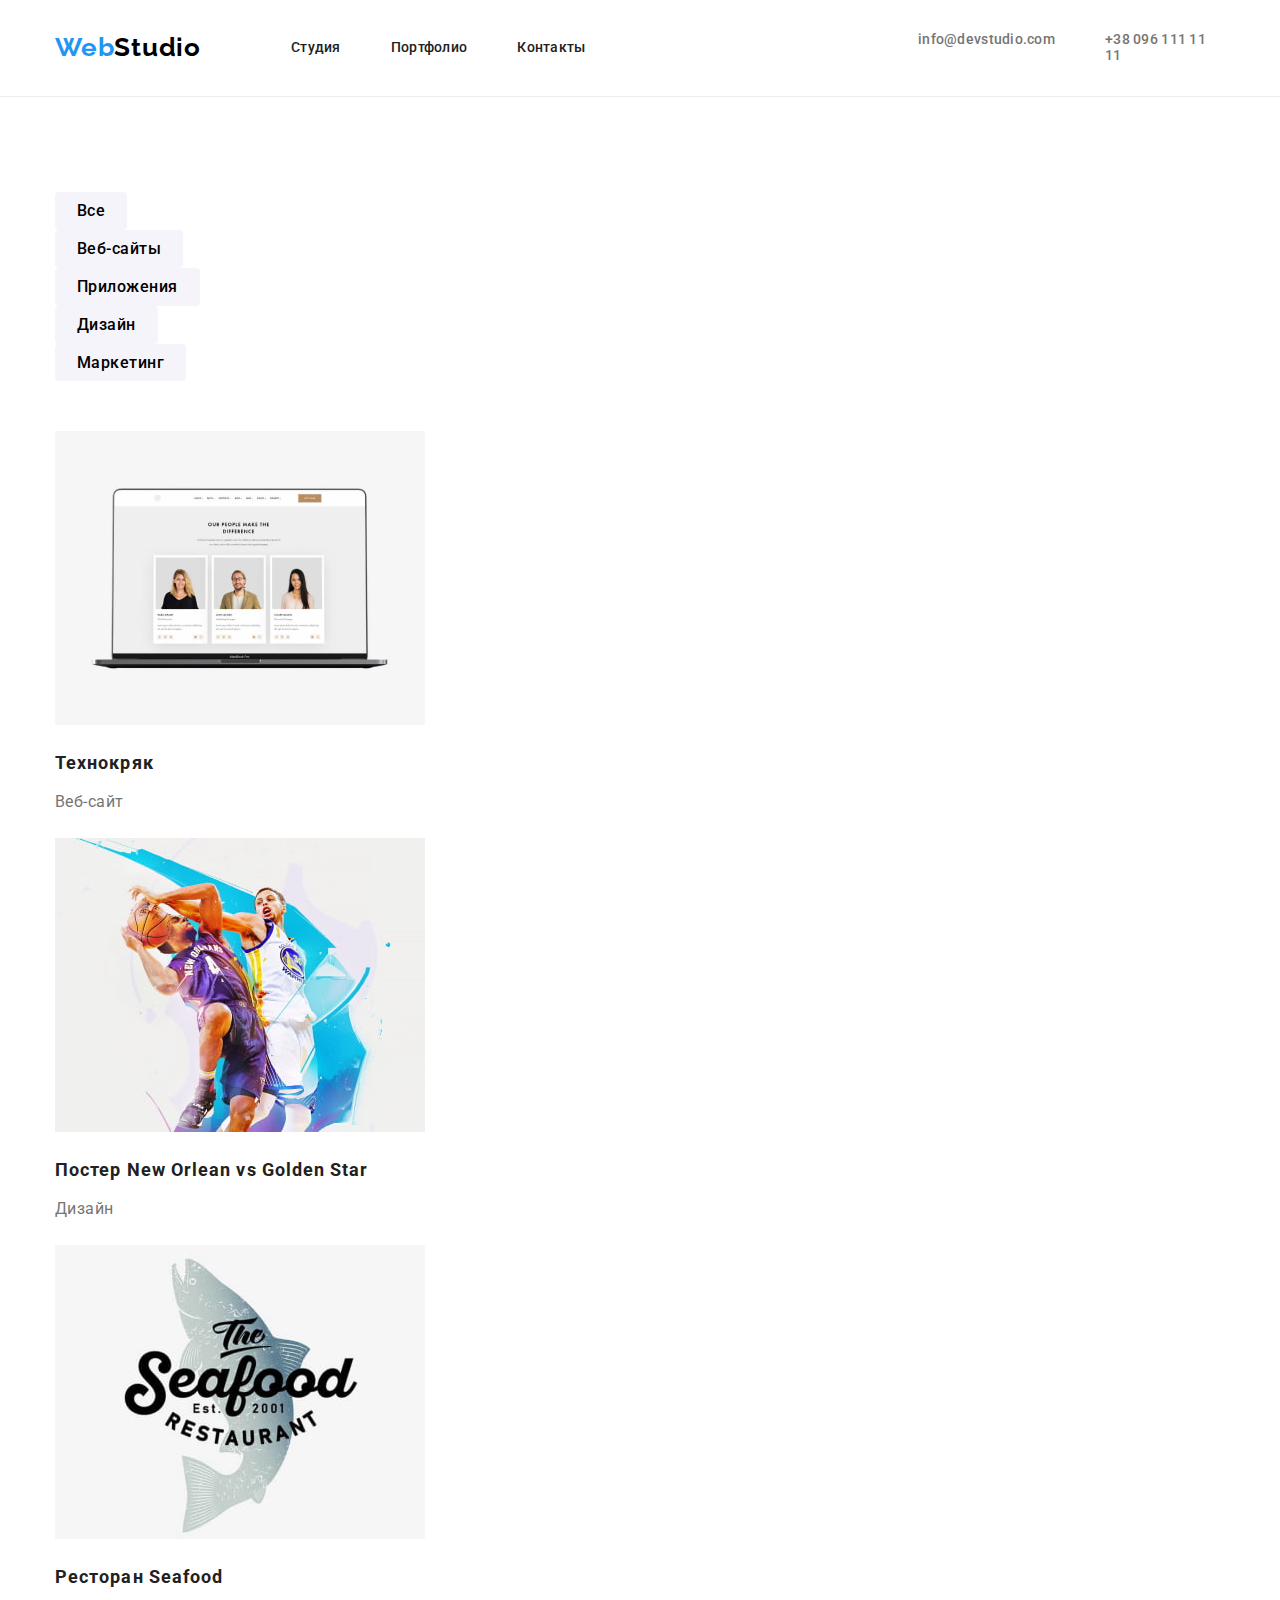
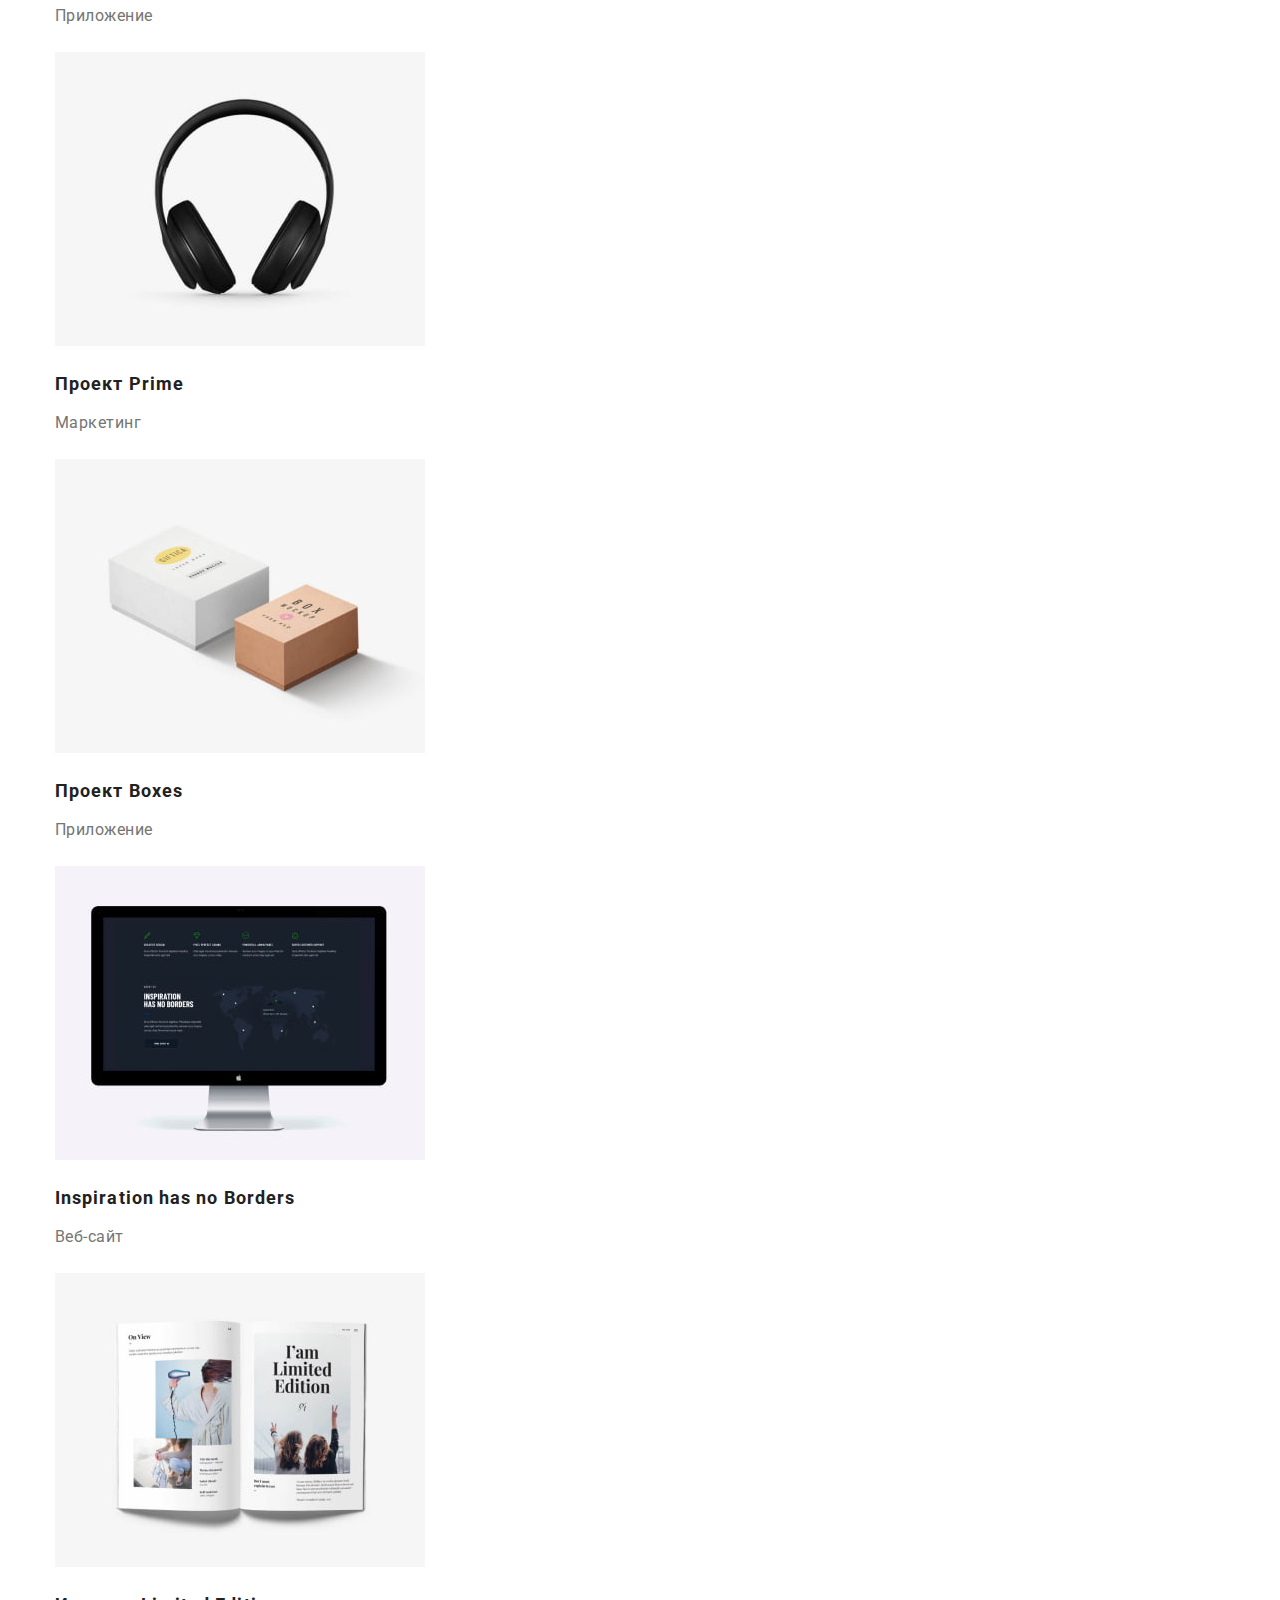
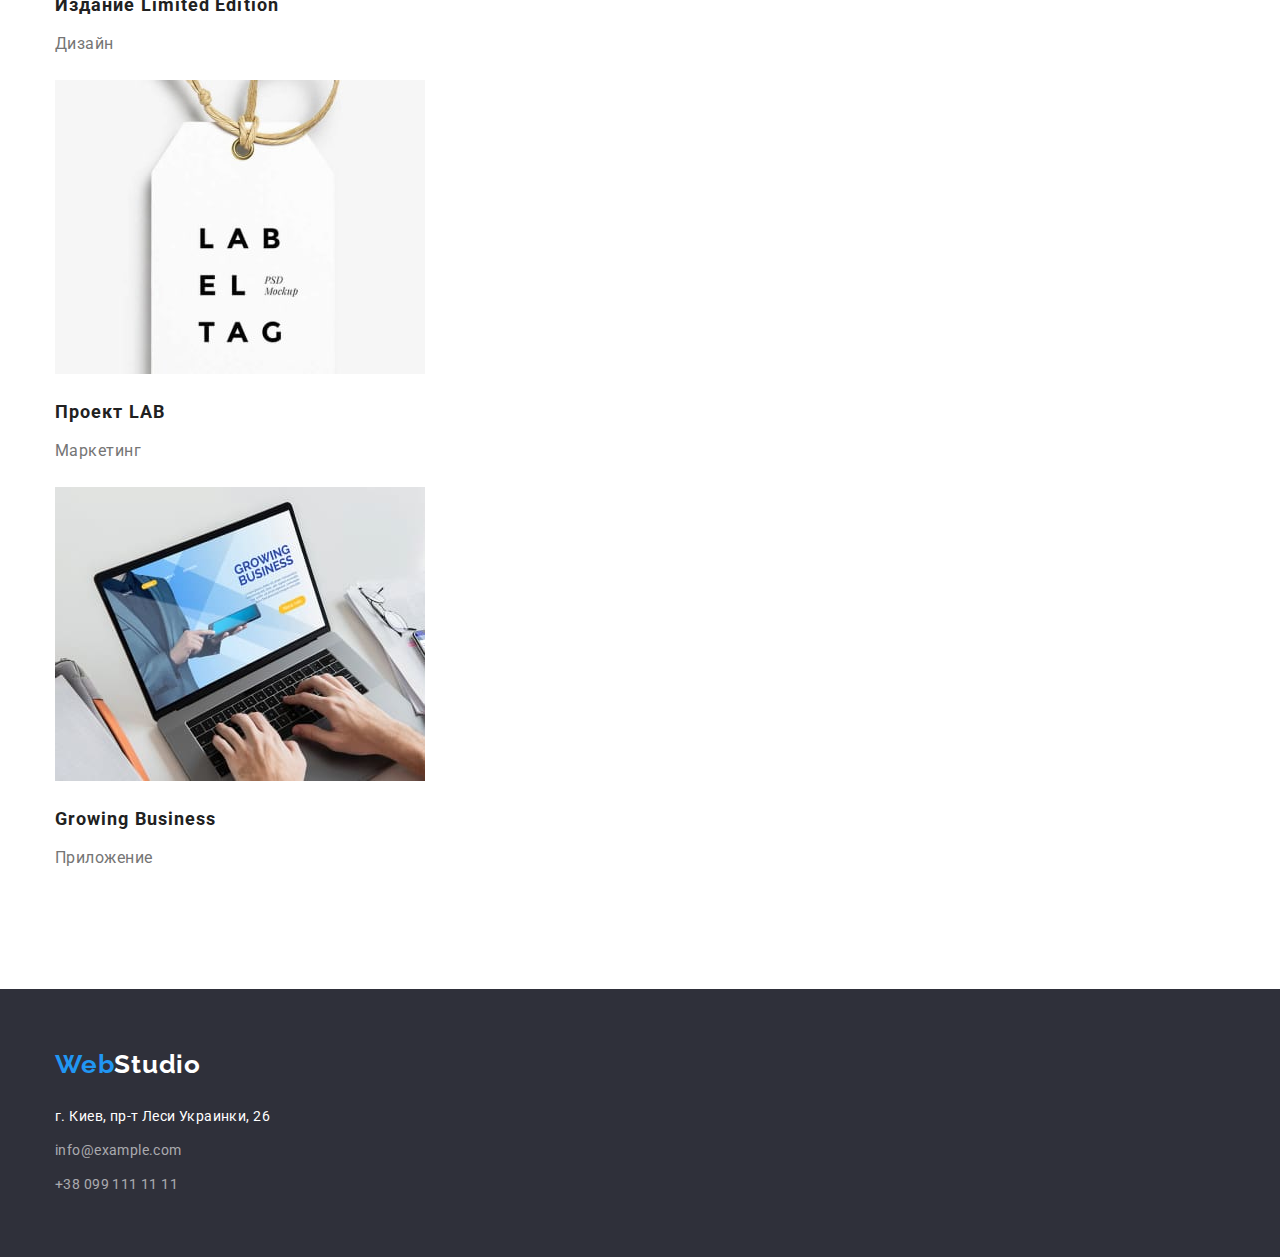
==== commit 42d2f3e5: "Делает вертикальную разметку с помощью маржинов и паддингов в индекс и портфолио" ====
--- a/portfolio.html
+++ b/portfolio.html
@@ -10,7 +10,7 @@
       href="https://fonts.googleapis.com/css2?family=Raleway:wght@700&family=Roboto:wght@400;500;700;900&display=swap"
       rel="stylesheet"
     />
-    <link rel="stylesheet" href="https://cdnjs.cloudflare.com/ajax/libs/modern-normalize/1.0.0/modern-normalize.min.css" />
+    <link rel="stylesheet" href="https://cdnjs.cloudflare.com/ajax/libs/modern-normalize/1.1.0/modern-normalize.min.css" />
     <link rel="stylesheet" href="./css/styles.css" />
     <title>Портфолио</title>
   </head>
@@ -50,7 +50,8 @@
     </header>
 
     <main>
-      <section>
+      <section class="section">
+        <div class="container">
         <h1 class="visually-hidden">Фильтры портфолио</h1>
 
         <ul class="filter list">
@@ -156,6 +157,7 @@
             </a>
           </li>
         </ul>
+        </div>
       </section>
     </main>
 
--- a/css/styles.css
+++ b/css/styles.css
@@ -29,7 +29,6 @@
   background-color: var(--color-white);
   color: var(--text-color);
   font-family: Roboto, sans-serif;
-  margin: 0;
 }
 
 /* Сброс стилей */
@@ -101,7 +100,6 @@
 .site-nav {
   display: flex;
   width: 294px;
-  margin-right: 330px;
 }
 
 .site-nav-item,
@@ -142,6 +140,7 @@
 .contacts {
   display: flex;
   width: 307px;
+  margin-left: auto;
 }
 
 .contacts-link {
@@ -159,19 +158,9 @@
 }
 
 /* Оформление подвала сайта footer */
-footer,
-.section-hero {
-  background-color: var(--background-color-section);
-}
-
 footer {
   padding: 35px 0;
-}
-
-.section-hero,
-.section-function,
-.section-development {
-  margin-bottom: 95px;
+  background-color: var(--background-color-section);
 }
 
 .address-link {
@@ -203,14 +192,24 @@
 }
 
 /* Оформление секции Hero */
+
+.section-hero {
+  padding: 200px 0;
+  background-color: var(--background-color-section);
+  text-align: center;
+}
+
 .title-hero {
+  max-width: 696px;
+  margin: 0 auto;
+  margin-bottom: 30px;
+
   color: var(--color-white);
   font-weight: 900;
   font-size: 44px;
   line-height: 1.36;
   letter-spacing: 0.06em;
   text-transform: uppercase;
-  text-align: center;
 }
 
 .button {
@@ -222,7 +221,12 @@
   line-height: 1.88;
   letter-spacing: 0.06em;
 
+  display: inline-block;
+  min-width: 200px;
+  height: 50px;
+  border: none;
   border-radius: 4px;
+  padding: 10px 32px;
 
   cursor: pointer;
 }
@@ -233,6 +237,14 @@
 }
 
 /* Оформление секции преимущества */
+
+.section {
+  padding: 95px 0;
+}
+
+.section.no-padding-top {
+  padding-top: 0;
+}
 
 .visually-hidden {
   position: absolute;
@@ -254,6 +266,8 @@
   line-height: 1.14;
   letter-spacing: 0.03em;
   text-transform: uppercase;
+
+  margin-bottom: 10px;
 }
 
 /* Секция преимущества */
@@ -265,8 +279,10 @@
 }
 
 /* Секция услуги компании */
+
 .development-title,
 .team-title {
+  margin-bottom: 50px;
   font-weight: 700;
   font-size: 36px;
   line-height: 1.17;
@@ -280,6 +296,14 @@
   font-size: 16px;
   line-height: 1.19;
   letter-spacing: 0.03em;
+  margin-bottom: 10px;
+}
+
+.team-item {
+  padding-bottom: 30px;
+  border-radius: 0px 0px 4px 4px;
+  box-shadow: 0px 1px 3px rgba(0, 0, 0, 0.12), 0px 1px 1px rgba(0, 0, 0, 0.14),
+    0px 2px 1px rgba(0, 0, 0, 0.2);
 }
 
 .team-text {
@@ -289,9 +313,15 @@
   letter-spacing: 0.03em;
 }
 
+.team-img {
+  margin-bottom: 30px;
+}
+
 /* Интерактивная секция кнопок портфолио */
 
 .filter-button {
+  padding: 6px 22px;
+  border-radius: 4px;
   border: none;
   background-color: var(--button-filter-color);
   font-family: inherit;
@@ -309,8 +339,17 @@
   color: var(--color-white);
 }
 
+.filter {
+  margin-bottom: 50px;
+}
+
+.portfolio-item {
+  padding-bottom: 20px;
+}
+
 .portfolio-link {
   text-decoration: none;
+  display: block;
 }
 
 .portfolio-title {
@@ -319,6 +358,9 @@
   font-size: 18px;
   line-height: 2;
   letter-spacing: 0.06em;
+
+  margin-top: 20px;
+  margin-bottom: 5px;
 }
 
 .portfolio-text {
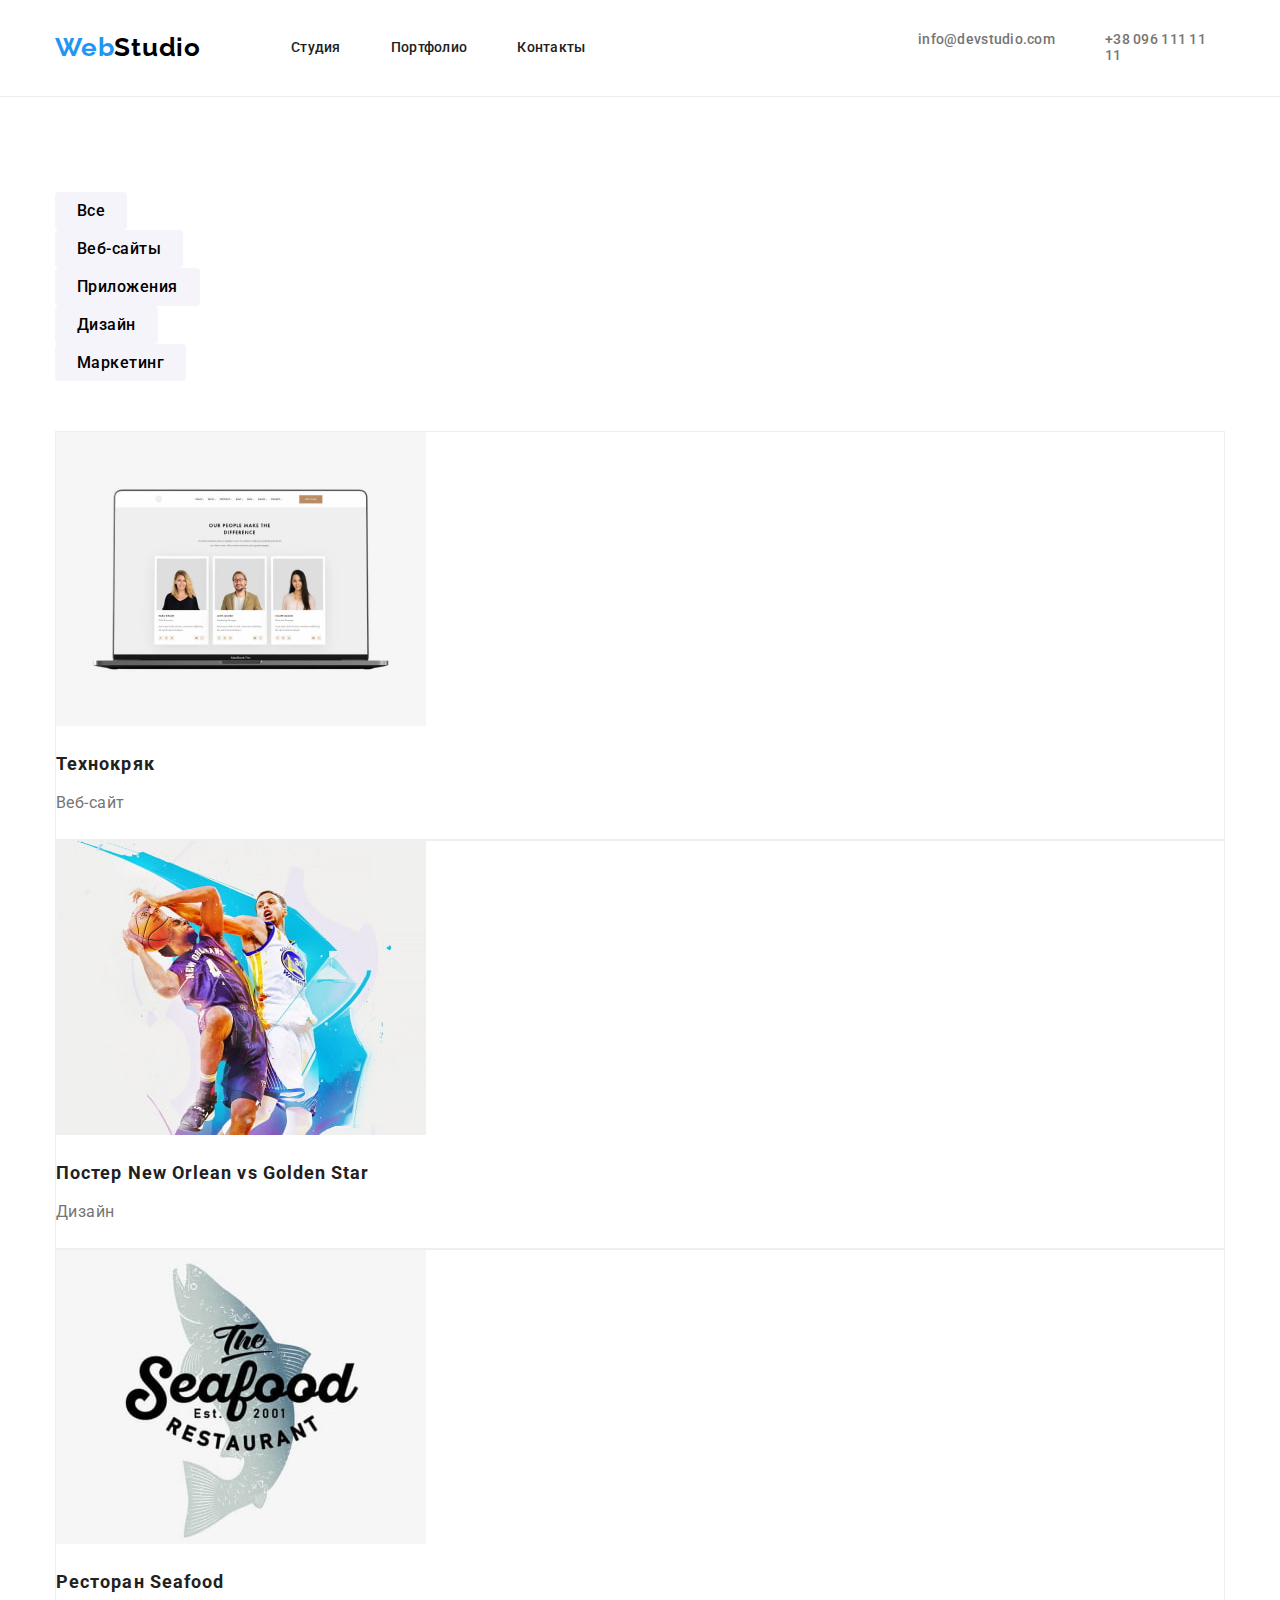
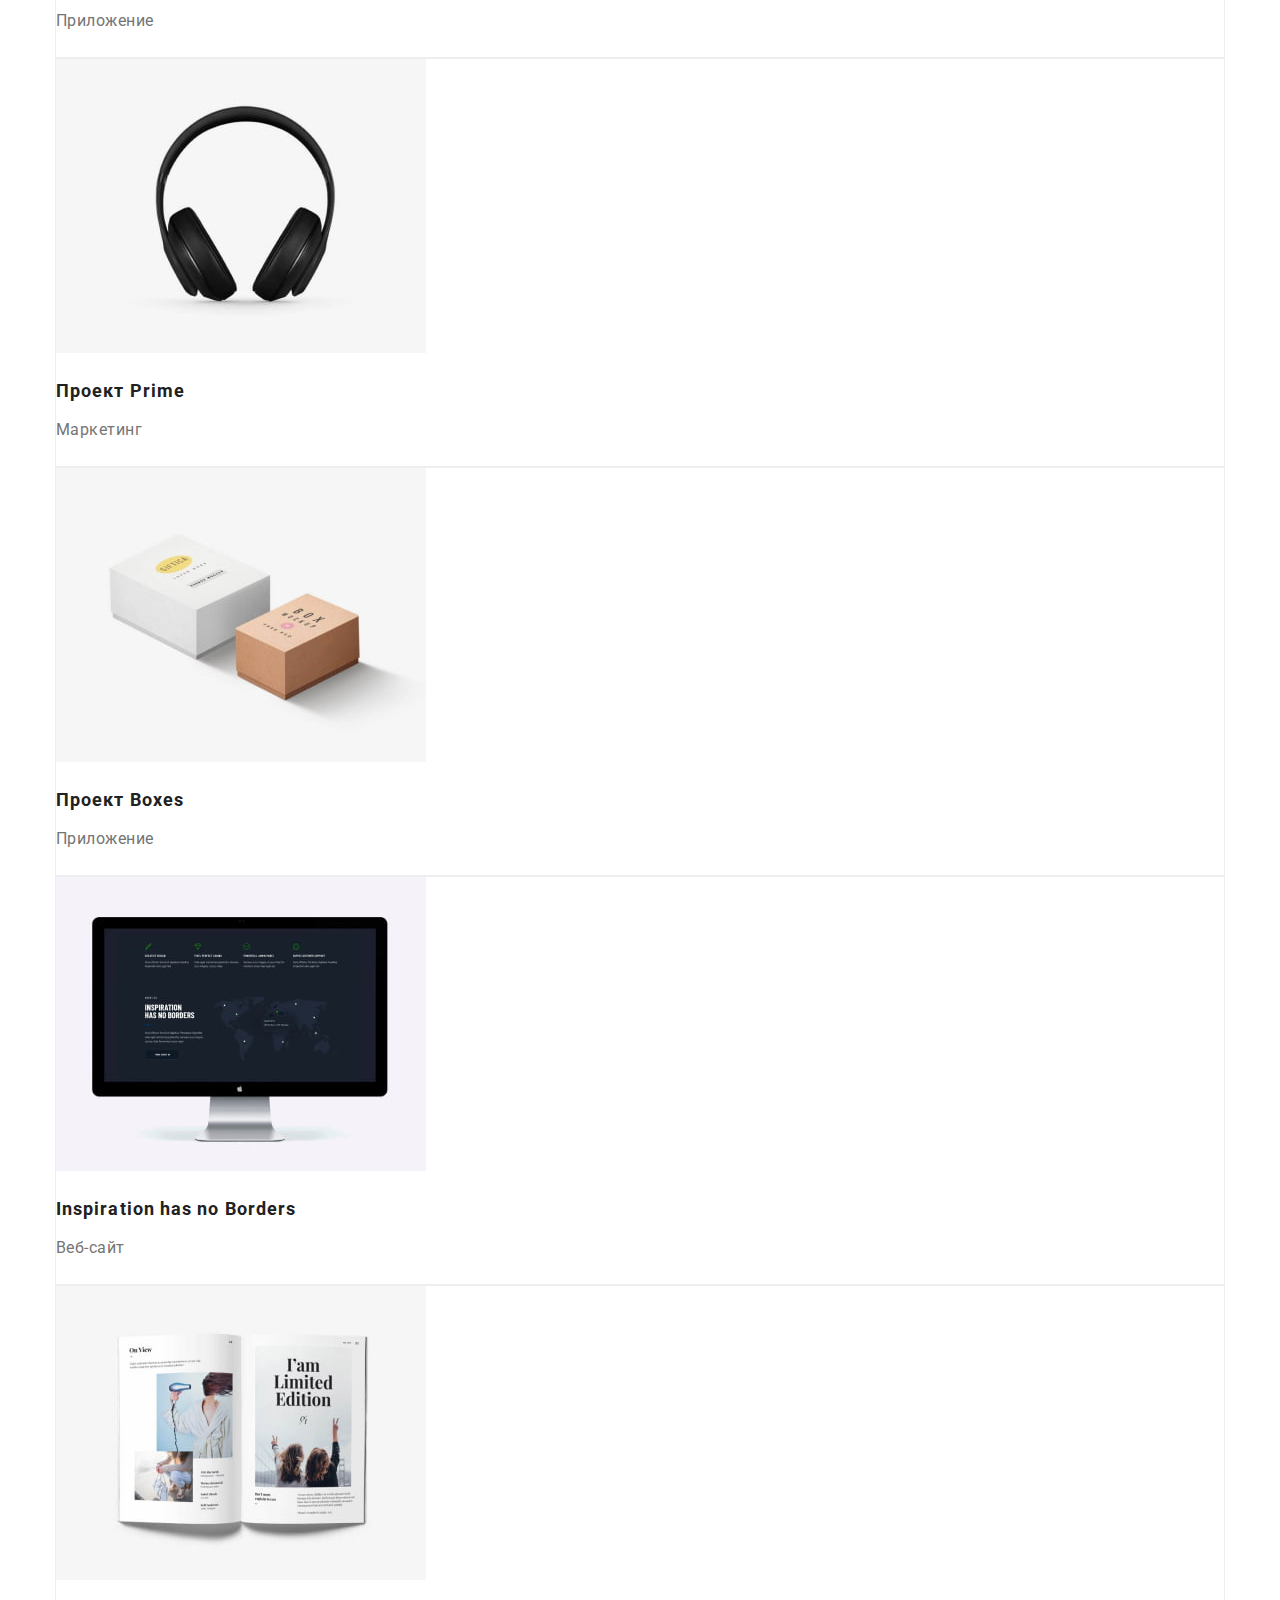
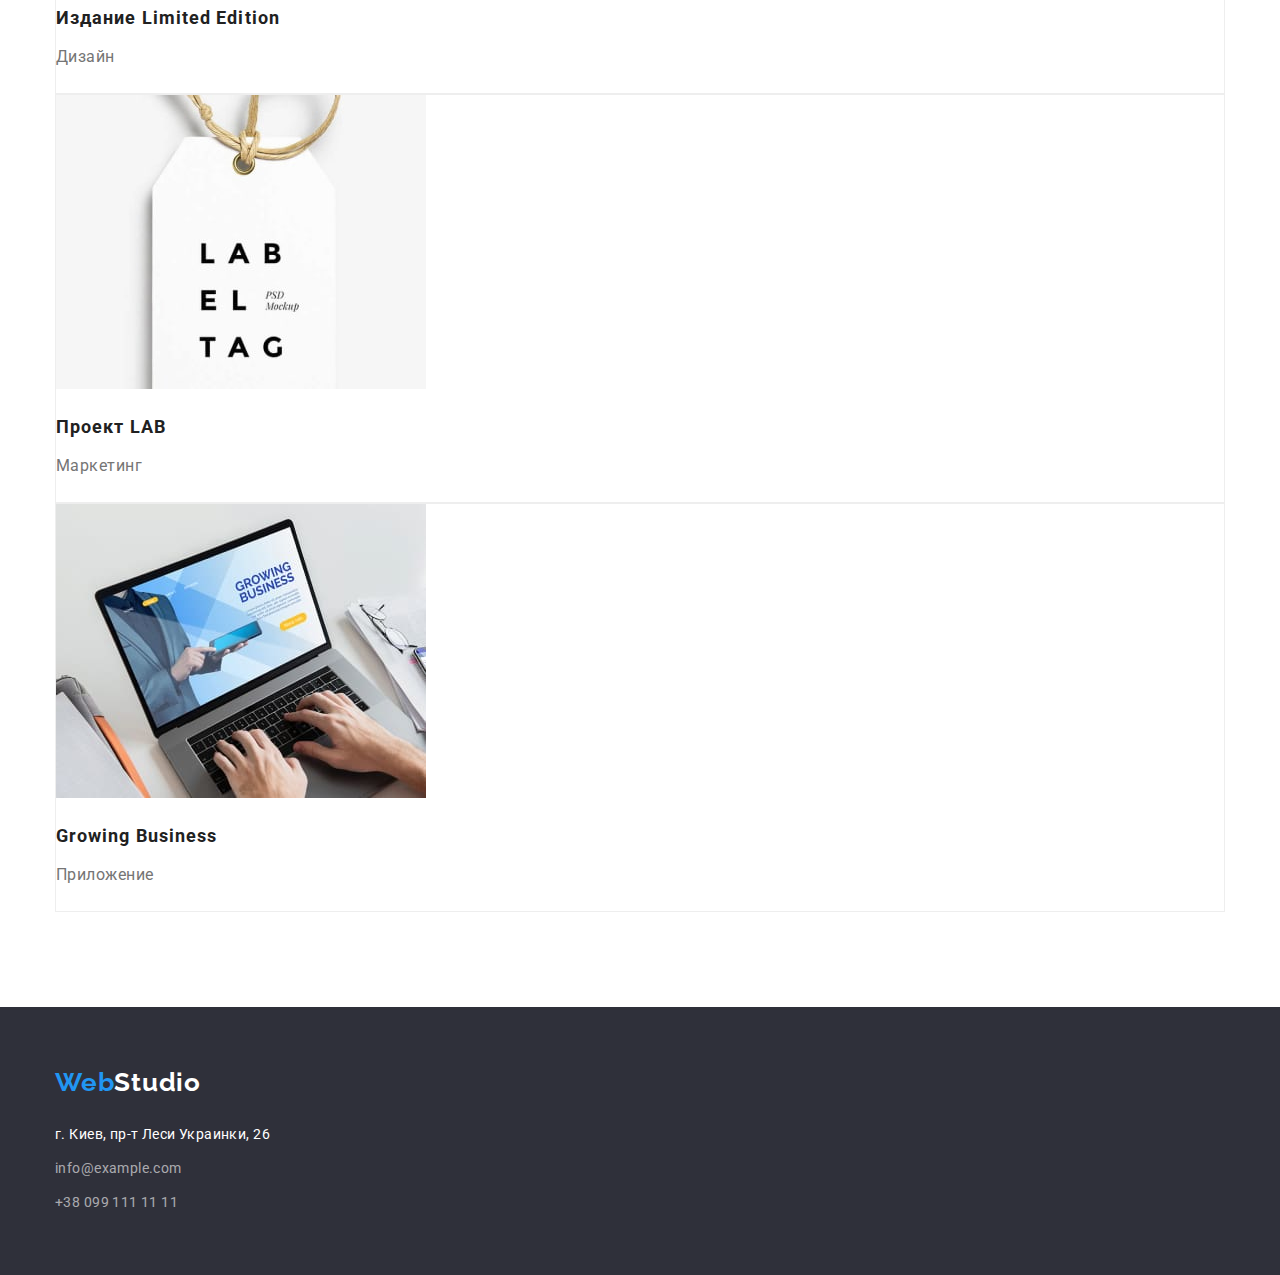
==== commit 6f624c68: "Оборачивает нижнюю часть карточек и портфолио в div" ====
--- a/portfolio.html
+++ b/portfolio.html
@@ -10,7 +10,10 @@
       href="https://fonts.googleapis.com/css2?family=Raleway:wght@700&family=Roboto:wght@400;500;700;900&display=swap"
       rel="stylesheet"
     />
-    <link rel="stylesheet" href="https://cdnjs.cloudflare.com/ajax/libs/modern-normalize/1.1.0/modern-normalize.min.css" />
+    <link
+      rel="stylesheet"
+      href="https://cdnjs.cloudflare.com/ajax/libs/modern-normalize/1.1.0/modern-normalize.min.css"
+    />
     <link rel="stylesheet" href="./css/styles.css" />
     <title>Портфолио</title>
   </head>
@@ -20,7 +23,7 @@
         <div class="page-header">
           <!-- Логотип -->
           <a href="./index.html" class="logo">Web<span class="logo-black">Studio</span></a>
-    
+
           <!-- Навигация по сайту -->
           <nav>
             <ul class="site-nav list">
@@ -35,7 +38,7 @@
               </li>
             </ul>
           </nav>
-    
+
           <!-- Контакты для связи -->
           <ul class="contacts list">
             <li class="contacts-item">
@@ -52,127 +55,150 @@
     <main>
       <section class="section">
         <div class="container">
-        <h1 class="visually-hidden">Фильтры портфолио</h1>
-
-        <ul class="filter list">
-          <li class="filter-item"><button type="button" class="filter-button">Все</button></li>
-          <li class="filter-item">
-            <button type="button" class="filter-button">Веб-сайты</button>
-          </li>
-          <li class="filter-item">
-            <button type="button" class="filter-button">Приложения</button>
-          </li>
-          <li class="filter-item"><button type="button" class="filter-button">Дизайн</button></li>
-          <li class="filter-item">
-            <button type="button" class="filter-button">Маркетинг</button>
-          </li>
-        </ul>
-
-        <ul class="portfolio list">
-          <li class="portfolio-item">
-            <a href="" class="portfolio-link">
-              <img
-                src="./images/portfolio-1.jpg"
-                alt="Изображение страницы сайта на ноутбуке"
-                width="370"
-              />
-              <h2 class="portfolio-title">Технокряк</h2>
-              <p class="portfolio-text">Веб-сайт</p>
-            </a>
-          </li>
-          <li class="portfolio-item">
-            <a href="" class="portfolio-link">
-              <img
-                src="./images/portfolio-2.jpg"
-                alt="Постер с изображением соперничающих за мяч баскетболистов"
-                width="370"
-              />
-              <h2 class="portfolio-title">Постер <span lang="en">New Orlean vs Golden Star</span></h2>
-              <p class="portfolio-text">Дизайн</p>
-            </a>
-          </li>
-          <li class="portfolio-item">
-            <a href="" class="portfolio-link">
-              <img src="./images/portfolio-3.jpg" alt="Логотип ресторана Сеафуд" width="370" />
-              <h2 class="portfolio-title">Ресторан <span lang="en">Seafood</span></h2>
-              <p class="portfolio-text">Приложение</p>
-            </a>
-          </li>
-          <li class="portfolio-item">
-            <a href="" class="portfolio-link">
-              <img src="./images/portfolio-4.jpg" alt="Наушники" width="370" />
-              <h2 class="portfolio-title">Проект <span lang="en">Prime</span></h2>
-              <p class="portfolio-text">Маркетинг</p>
-            </a>
-          </li>
-          <li class="portfolio-item">
-            <a href="" class="portfolio-link">
-              <img src="./images/portfolio-5.jpg" alt="Две упаковочные коробки" width="370" />
-              <h2 class="portfolio-title">Проект <span lang="en">Boxes</span></h2>
-              <p class="portfolio-text">Приложение</p>
-            </a>
-          </li>
-          <li class="portfolio-item">
-            <a href="" class="portfolio-link">
-              <img
-                src="./images/portfolio-6.jpg"
-                alt="Изображение сайта с черным фоном и белыми буквами на эране монитора"
-                width="370"
-              />
-              <h2 lang="en" class="portfolio-title">Inspiration has no Borders</h2>
-              <p class="portfolio-text">Веб-сайт</p>
-            </a>
-          </li>
-          <li class="portfolio-item">
-            <a href="" class="portfolio-link">
-              <img
-                src="./images/portfolio-7.jpg"
-                alt="Раскрытая книга с иллюстрациями"
-                width="370"
-              />
-              <h2 class="portfolio-title">Издание <span lang="en">Limited Edition</span></h2>
-              <p class="portfolio-text">Дизайн</p>
-            </a>
-          </li>
-          <li class="portfolio-item">
-            <a href="" class="portfolio-link">
-              <img
-                src="./images/portfolio-8.jpg"
-                alt="Лэйба с логотипом компании ЛАБ"
-                width="370"
-              />
-              <h2 class="portfolio-title">Проект <span lang="en">LAB</span></h2>
-              <p class="portfolio-text">Маркетинг</p>
-            </a>
-          </li>
-          <li class="portfolio-item">
-            <a href="" class="portfolio-link">
-              <img
-                src="./images/portfolio-9.jpg"
-                alt="Работа с приложением Гровин Бизнес на ноутбуке"
-                width="370"
-              />
-              <h2 lang="en" class="portfolio-title">Growing Business</h2>
-              <p class="portfolio-text">Приложение</p>
-            </a>
-          </li>
-        </ul>
+          <h1 class="visually-hidden">Фильтры портфолио</h1>
+
+          <ul class="filter list">
+            <li class="filter-item"><button type="button" class="filter-button">Все</button></li>
+            <li class="filter-item">
+              <button type="button" class="filter-button">Веб-сайты</button>
+            </li>
+            <li class="filter-item">
+              <button type="button" class="filter-button">Приложения</button>
+            </li>
+            <li class="filter-item"><button type="button" class="filter-button">Дизайн</button></li>
+            <li class="filter-item">
+              <button type="button" class="filter-button">Маркетинг</button>
+            </li>
+          </ul>
+
+          <ul class="portfolio list">
+            <li class="portfolio-item">
+              <a href="" class="portfolio-link">
+                <img
+                  src="./images/portfolio-1.jpg"
+                  alt="Изображение страницы сайта на ноутбуке"
+                  width="370"
+                />
+                <div class="portfolio-text-box">
+                  <h2 class="portfolio-title">Технокряк</h2>
+                  <p class="portfolio-text">Веб-сайт</p>
+                </div>
+              </a>
+            </li>
+            <li class="portfolio-item">
+              <a href="" class="portfolio-link">
+                <img
+                  src="./images/portfolio-2.jpg"
+                  alt="Постер с изображением соперничающих за мяч баскетболистов"
+                  width="370"
+                />
+                <div class="portfolio-text-box">
+                  <h2 class="portfolio-title">
+                    Постер <span lang="en">New Orlean vs Golden Star</span>
+                  </h2>
+                  <p class="portfolio-text">Дизайн</p>
+                </div>
+              </a>
+            </li>
+            <li class="portfolio-item">
+              <a href="" class="portfolio-link">
+                <img src="./images/portfolio-3.jpg" alt="Логотип ресторана Сеафуд" width="370" />
+                <div class="portfolio-text-box">
+                  <h2 class="portfolio-title">Ресторан <span lang="en">Seafood</span></h2>
+                  <p class="portfolio-text">Приложение</p>
+                </div>
+              </a>
+            </li>
+            <li class="portfolio-item">
+              <a href="" class="portfolio-link">
+                <img src="./images/portfolio-4.jpg" alt="Наушники" width="370" />
+                <div class="portfolio-text-box">
+                  <h2 class="portfolio-title">Проект <span lang="en">Prime</span></h2>
+                  <p class="portfolio-text">Маркетинг</p>
+                </div>
+              </a>
+            </li>
+            <li class="portfolio-item">
+              <a href="" class="portfolio-link">
+                <img src="./images/portfolio-5.jpg" alt="Две упаковочные коробки" width="370" />
+                <div class="portfolio-text-box">
+                  <h2 class="portfolio-title">Проект <span lang="en">Boxes</span></h2>
+                  <p class="portfolio-text">Приложение</p>
+                </div>
+              </a>
+            </li>
+            <li class="portfolio-item">
+              <a href="" class="portfolio-link">
+                <img
+                  src="./images/portfolio-6.jpg"
+                  alt="Изображение сайта с черным фоном и белыми буквами на эране монитора"
+                  width="370"
+                />
+                <div class="portfolio-text-box">
+                  <h2 lang="en" class="portfolio-title">Inspiration has no Borders</h2>
+                  <p class="portfolio-text">Веб-сайт</p>
+                </div>
+              </a>
+            </li>
+            <li class="portfolio-item">
+              <a href="" class="portfolio-link">
+                <img
+                  src="./images/portfolio-7.jpg"
+                  alt="Раскрытая книга с иллюстрациями"
+                  width="370"
+                />
+                <div class="portfolio-text-box">
+                  <h2 class="portfolio-title">Издание <span lang="en">Limited Edition</span></h2>
+                  <p class="portfolio-text">Дизайн</p>
+                </div>
+              </a>
+            </li>
+            <li class="portfolio-item">
+              <a href="" class="portfolio-link">
+                <img
+                  src="./images/portfolio-8.jpg"
+                  alt="Лэйба с логотипом компании ЛАБ"
+                  width="370"
+                />
+                <div class="portfolio-text-box">
+                  <h2 class="portfolio-title">Проект <span lang="en">LAB</span></h2>
+                  <p class="portfolio-text">Маркетинг</p>
+                </div>
+              </a>
+            </li>
+            <li class="portfolio-item">
+              <a href="" class="portfolio-link">
+                <img
+                  src="./images/portfolio-9.jpg"
+                  alt="Работа с приложением Гровин Бизнес на ноутбуке"
+                  width="370"
+                />
+                <div class="portfolio-text-box">
+                  <h2 lang="en" class="portfolio-title">Growing Business</h2>
+                  <p class="portfolio-text">Приложение</p>
+                </div>
+              </a>
+            </li>
+          </ul>
         </div>
       </section>
     </main>
 
     <footer>
       <div class="container">
-    
         <!-- Логотип в footer -->
         <a href="./index.html" class="logo">Web<span class="logo-white">Studio</span></a>
-    
+
         <!-- Адрес и контакты -->
         <address>
           <ul class="address list">
             <li class="address-item">
-              <a href="https://goo.gl/maps/hZ6GG7BoJjNdGrGMA" target="_blank" rel="noopener noreferrer"
-                class="address-link">
+              <a
+                href="https://goo.gl/maps/hZ6GG7BoJjNdGrGMA"
+                target="_blank"
+                rel="noopener noreferrer"
+                class="address-link"
+              >
                 г. Киев, пр-т Леси Украинки, 26
               </a>
             </li>
@@ -184,7 +210,6 @@
             </li>
           </ul>
         </address>
-    
       </div>
     </footer>
   </body>
--- a/css/styles.css
+++ b/css/styles.css
@@ -300,7 +300,6 @@
 }
 
 .team-item {
-  padding-bottom: 30px;
   border-radius: 0px 0px 4px 4px;
   box-shadow: 0px 1px 3px rgba(0, 0, 0, 0.12), 0px 1px 1px rgba(0, 0, 0, 0.14),
     0px 2px 1px rgba(0, 0, 0, 0.2);
@@ -313,8 +312,8 @@
   letter-spacing: 0.03em;
 }
 
-.team-img {
-  margin-bottom: 30px;
+.team-text-box {
+  padding: 30px 0;
 }
 
 /* Интерактивная секция кнопок портфолио */
@@ -344,12 +343,17 @@
 }
 
 .portfolio-item {
-  padding-bottom: 20px;
+  background-color: var(--color-white);
+  border: 1px solid #eeeeee;
 }
 
 .portfolio-link {
   text-decoration: none;
   display: block;
+}
+
+.portfolio-text-box {
+  padding: 20px 0;
 }
 
 .portfolio-title {
@@ -359,7 +363,6 @@
   line-height: 2;
   letter-spacing: 0.06em;
 
-  margin-top: 20px;
   margin-bottom: 5px;
 }
 
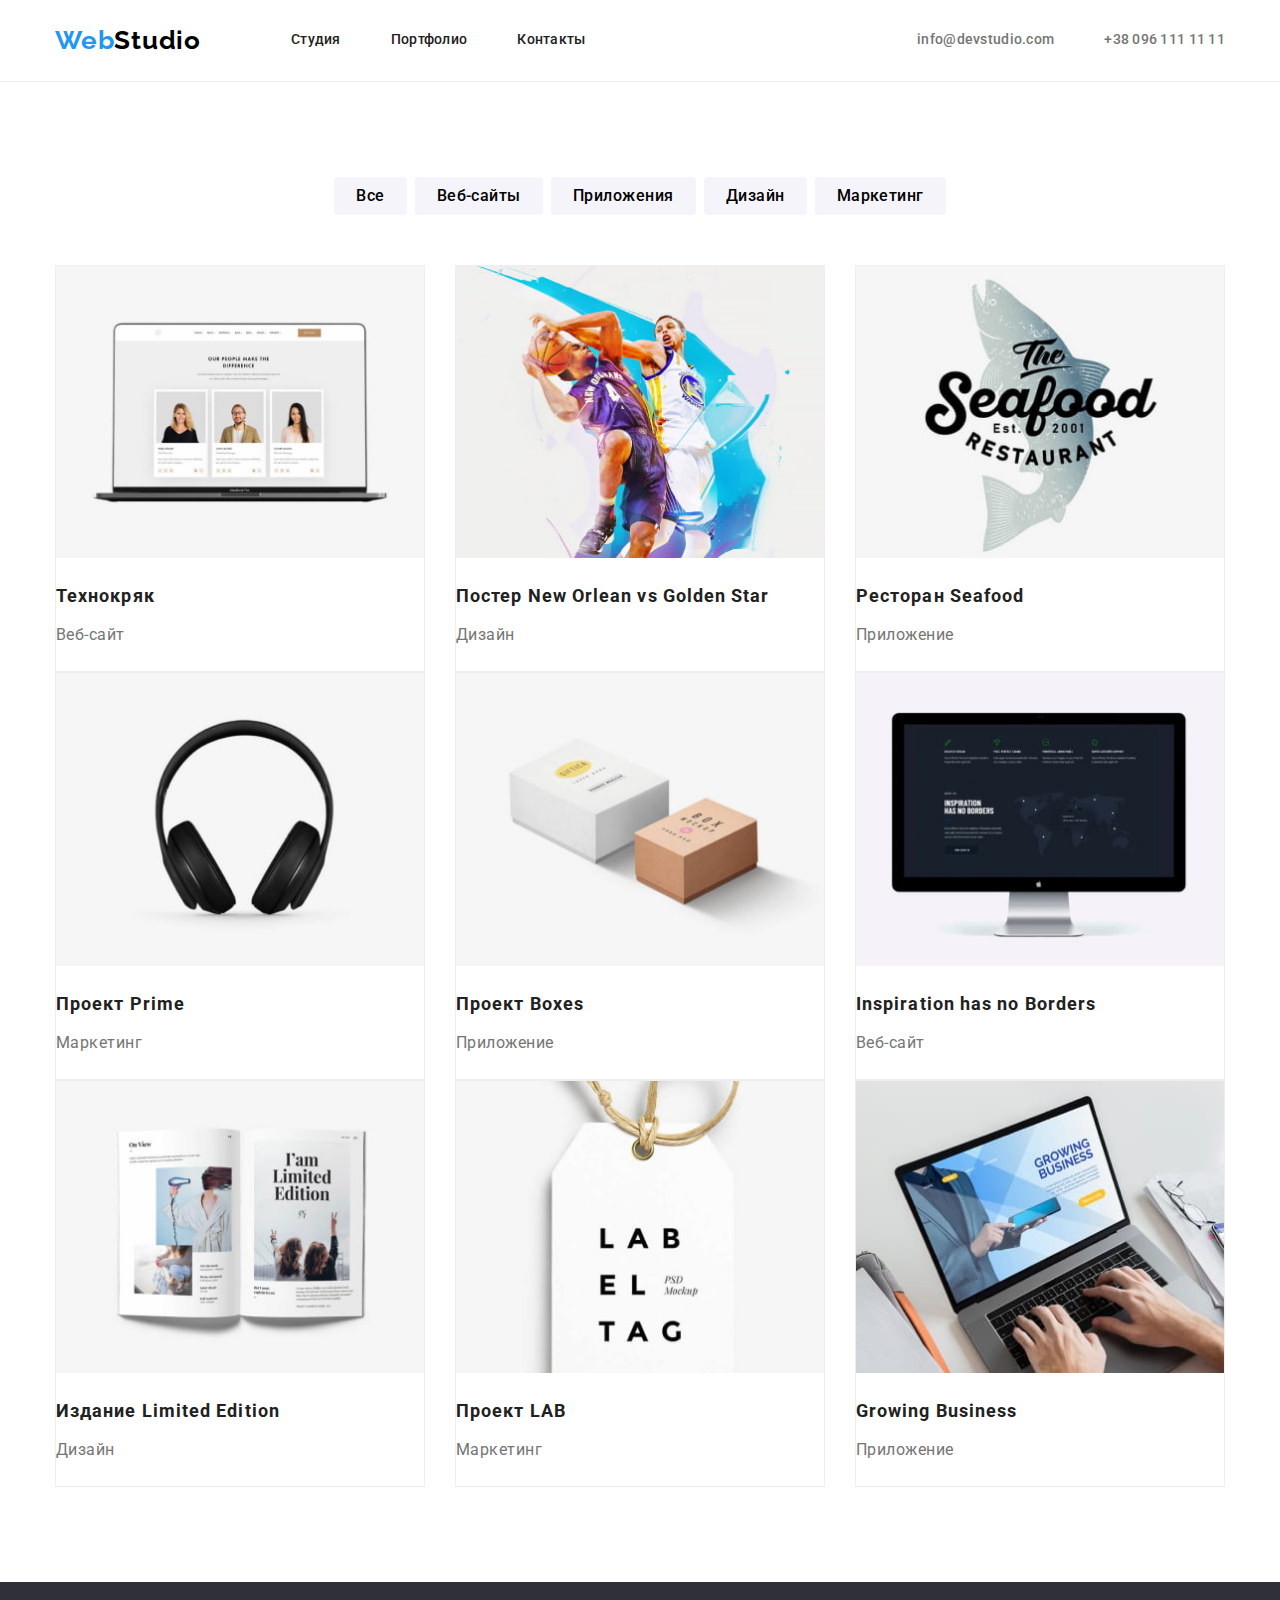
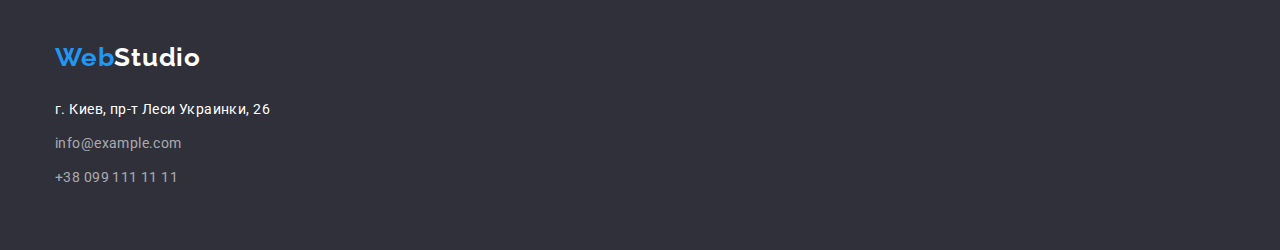
==== commit f77b5549: "Оформляет горизонтальную верстку на странице портфолио с помощью flex" ====
--- a/portfolio.html
+++ b/portfolio.html
@@ -19,36 +19,34 @@
   </head>
   <body>
     <header>
-      <div class="container">
-        <div class="page-header">
-          <!-- Логотип -->
-          <a href="./index.html" class="logo">Web<span class="logo-black">Studio</span></a>
-
-          <!-- Навигация по сайту -->
-          <nav>
-            <ul class="site-nav list">
-              <li class="site-nav-item">
-                <a href="" class="site-nav-link">Студия</a>
-              </li>
-              <li class="site-nav-item">
-                <a href="./portfolio.html" class="site-nav-link">Портфолио</a>
-              </li>
-              <li class="site-nav-item">
-                <a href="" class="site-nav-link">Контакты</a>
-              </li>
-            </ul>
-          </nav>
-
-          <!-- Контакты для связи -->
-          <ul class="contacts list">
-            <li class="contacts-item">
-              <a href="mailto:info@devstudio.com" class="contacts-link">info@devstudio.com</a>
-            </li>
-            <li class="contacts-item">
-              <a href="tel:+380961111111" class="contacts-link">+38 096 111 11 11</a>
-            </li>
-          </ul>
-        </div>
+      <div class="container page-header">
+        <!-- Логотип -->
+        <a href="./index.html" class="logo">Web<span class="logo-black">Studio</span></a>
+    
+        <!-- Навигация по сайту -->
+        <nav>
+          <ul class="site-nav list">
+            <li class="site-nav-item">
+              <a href="./index.html" class="site-nav-link">Студия</a>
+            </li>
+            <li class="site-nav-item">
+              <a href="./portfolio.html" class="site-nav-link">Портфолио</a>
+            </li>
+            <li class="site-nav-item">
+              <a href="" class="site-nav-link">Контакты</a>
+            </li>
+          </ul>
+        </nav>
+    
+        <!-- Контакты для связи -->
+        <ul class="contacts list">
+          <li class="contacts-item">
+            <a href="mailto:info@devstudio.com" class="contacts-link">info@devstudio.com</a>
+          </li>
+          <li class="contacts-item">
+            <a href="tel:+380961111111" class="contacts-link">+38 096 111 11 11</a>
+          </li>
+        </ul>
       </div>
     </header>
 
@@ -188,17 +186,13 @@
       <div class="container">
         <!-- Логотип в footer -->
         <a href="./index.html" class="logo">Web<span class="logo-white">Studio</span></a>
-
+    
         <!-- Адрес и контакты -->
         <address>
           <ul class="address list">
             <li class="address-item">
-              <a
-                href="https://goo.gl/maps/hZ6GG7BoJjNdGrGMA"
-                target="_blank"
-                rel="noopener noreferrer"
-                class="address-link"
-              >
+              <a href="https://goo.gl/maps/hZ6GG7BoJjNdGrGMA" target="_blank" rel="noopener noreferrer"
+                class="address-link">
                 г. Киев, пр-т Леси Украинки, 26
               </a>
             </li>
--- a/css/styles.css
+++ b/css/styles.css
@@ -54,6 +54,10 @@
 
 /* Оформление логотипа */
 .logo {
+  display: inline-block;
+  padding: 25px 0;
+  margin-right: 90px;
+
   color: var(--brand-color);
   text-decoration: none;
   font-family: Raleway, sans-serif;
@@ -61,10 +65,6 @@
   font-size: 26px;
   line-height: 1.19;
   letter-spacing: 0.03em;
-
-  display: inline-block;
-  padding: 25px 0;
-  margin-right: 90px;
 }
 
 .logo-black {
@@ -86,41 +86,31 @@
 
 .container {
   max-width: 1200px;
+  padding: 0 15px;
   margin: 0 auto;
-  padding: 0 15px;
 }
 
 .page-header {
   display: flex;
+  align-items: center;
   justify-content: flex-start;
-  align-items: center;
   flex-wrap: wrap;
 }
 
 .site-nav {
   display: flex;
-  width: 294px;
-}
-
-.site-nav-item,
-.contacts-item {
-  margin: 0 25px;
-}
-
-.site-nav-item:first-child,
-.contacts-item:first-child {
-  margin-left: 0;
-}
-
-.site-nav-item:last-child,
-.contacts-item:last-child {
-  margin-right: 0;
+}
+
+.site-nav-item:not(:last-child),
+.contacts-item:not(:last-child) {
+  margin-right: 50px;
 }
 
 .site-nav-link,
 .contacts-link {
   display: block;
-  padding: 32px 0;
+  padding-top: 32px;
+  padding-bottom: 32px;
 }
 
 .site-nav-link {
@@ -139,7 +129,6 @@
 
 .contacts {
   display: flex;
-  width: 307px;
   margin-left: auto;
 }
 
@@ -160,18 +149,19 @@
 /* Оформление подвала сайта footer */
 footer {
   padding: 35px 0;
+
   background-color: var(--background-color-section);
 }
 
 .address-link {
+  display: block;
+
   text-decoration: none;
   color: var(--color-white);
   font-style: normal;
   font-size: 14px;
   line-height: 1.71;
   letter-spacing: 0.03em;
-
-  display: block;
 }
 
 .address-item {
@@ -195,6 +185,7 @@
 
 .section-hero {
   padding: 200px 0;
+
   background-color: var(--background-color-section);
   text-align: center;
 }
@@ -213,6 +204,13 @@
 }
 
 .button {
+  display: inline-block;
+  min-width: 200px;
+  height: 50px;
+  border: none;
+  border-radius: 4px;
+  padding: 10px 32px;
+
   background-color: var(--brand-color);
   color: var(--color-white);
   font-family: inherit;
@@ -221,13 +219,6 @@
   line-height: 1.88;
   letter-spacing: 0.06em;
 
-  display: inline-block;
-  min-width: 200px;
-  height: 50px;
-  border: none;
-  border-radius: 4px;
-  padding: 10px 32px;
-
   cursor: pointer;
 }
 
@@ -260,17 +251,28 @@
   overflow: hidden;
 }
 
+.function {
+  display: flex;
+}
+
+.function-item {
+  width: 270px;
+}
+
+.function-item:not(:last-child) {
+  margin-right: 30px;
+}
+
 .function-subtitle {
+  margin-bottom: 10px;
+
   font-weight: 700;
   font-size: 14px;
   line-height: 1.14;
   letter-spacing: 0.03em;
   text-transform: uppercase;
-
-  margin-bottom: 10px;
-}
-
-/* Секция преимущества */
+}
+
 .function-text {
   color: var(--text-color-two);
   font-size: 14px;
@@ -278,11 +280,17 @@
   letter-spacing: 0.03em;
 }
 
-/* Секция услуги компании */
+/* Секция Услуги компании */
+
+.development {
+  display: flex;
+  justify-content: space-between;
+}
 
 .development-title,
 .team-title {
   margin-bottom: 50px;
+
   font-weight: 700;
   font-size: 36px;
   line-height: 1.17;
@@ -292,17 +300,24 @@
 
 /* Секция Наша команда */
 .team-subtitle {
+  margin-bottom: 10px;
+
   font-weight: 500;
   font-size: 16px;
   line-height: 1.19;
   letter-spacing: 0.03em;
-  margin-bottom: 10px;
+}
+
+.team {
+  display: flex;
+  justify-content: space-between;
 }
 
 .team-item {
   border-radius: 0px 0px 4px 4px;
   box-shadow: 0px 1px 3px rgba(0, 0, 0, 0.12), 0px 1px 1px rgba(0, 0, 0, 0.14),
     0px 2px 1px rgba(0, 0, 0, 0.2);
+  text-align: center;
 }
 
 .team-text {
@@ -322,6 +337,7 @@
   padding: 6px 22px;
   border-radius: 4px;
   border: none;
+
   background-color: var(--button-filter-color);
   font-family: inherit;
   font-weight: 500;
@@ -339,17 +355,37 @@
 }
 
 .filter {
+  display: flex;
+  justify-content: center;
   margin-bottom: 50px;
 }
 
+.filter-item:not(:last-child) {
+  margin-right: 8px;
+}
+
+/* Часть секции Портфолио */
+.portfolio {
+  display: flex;
+  flex-wrap: wrap;
+}
+
 .portfolio-item {
+  margin-right: 30px;
+
   background-color: var(--color-white);
   border: 1px solid #eeeeee;
+  width: 370px;
+}
+
+.portfolio-item:nth-child(3n) {
+  margin-right: 0;
 }
 
 .portfolio-link {
+  display: block;
+
   text-decoration: none;
-  display: block;
 }
 
 .portfolio-text-box {
@@ -357,13 +393,13 @@
 }
 
 .portfolio-title {
+  margin-bottom: 5px;
+
   color: var(--text-color);
   font-weight: 700;
   font-size: 18px;
   line-height: 2;
   letter-spacing: 0.06em;
-
-  margin-bottom: 5px;
 }
 
 .portfolio-text {
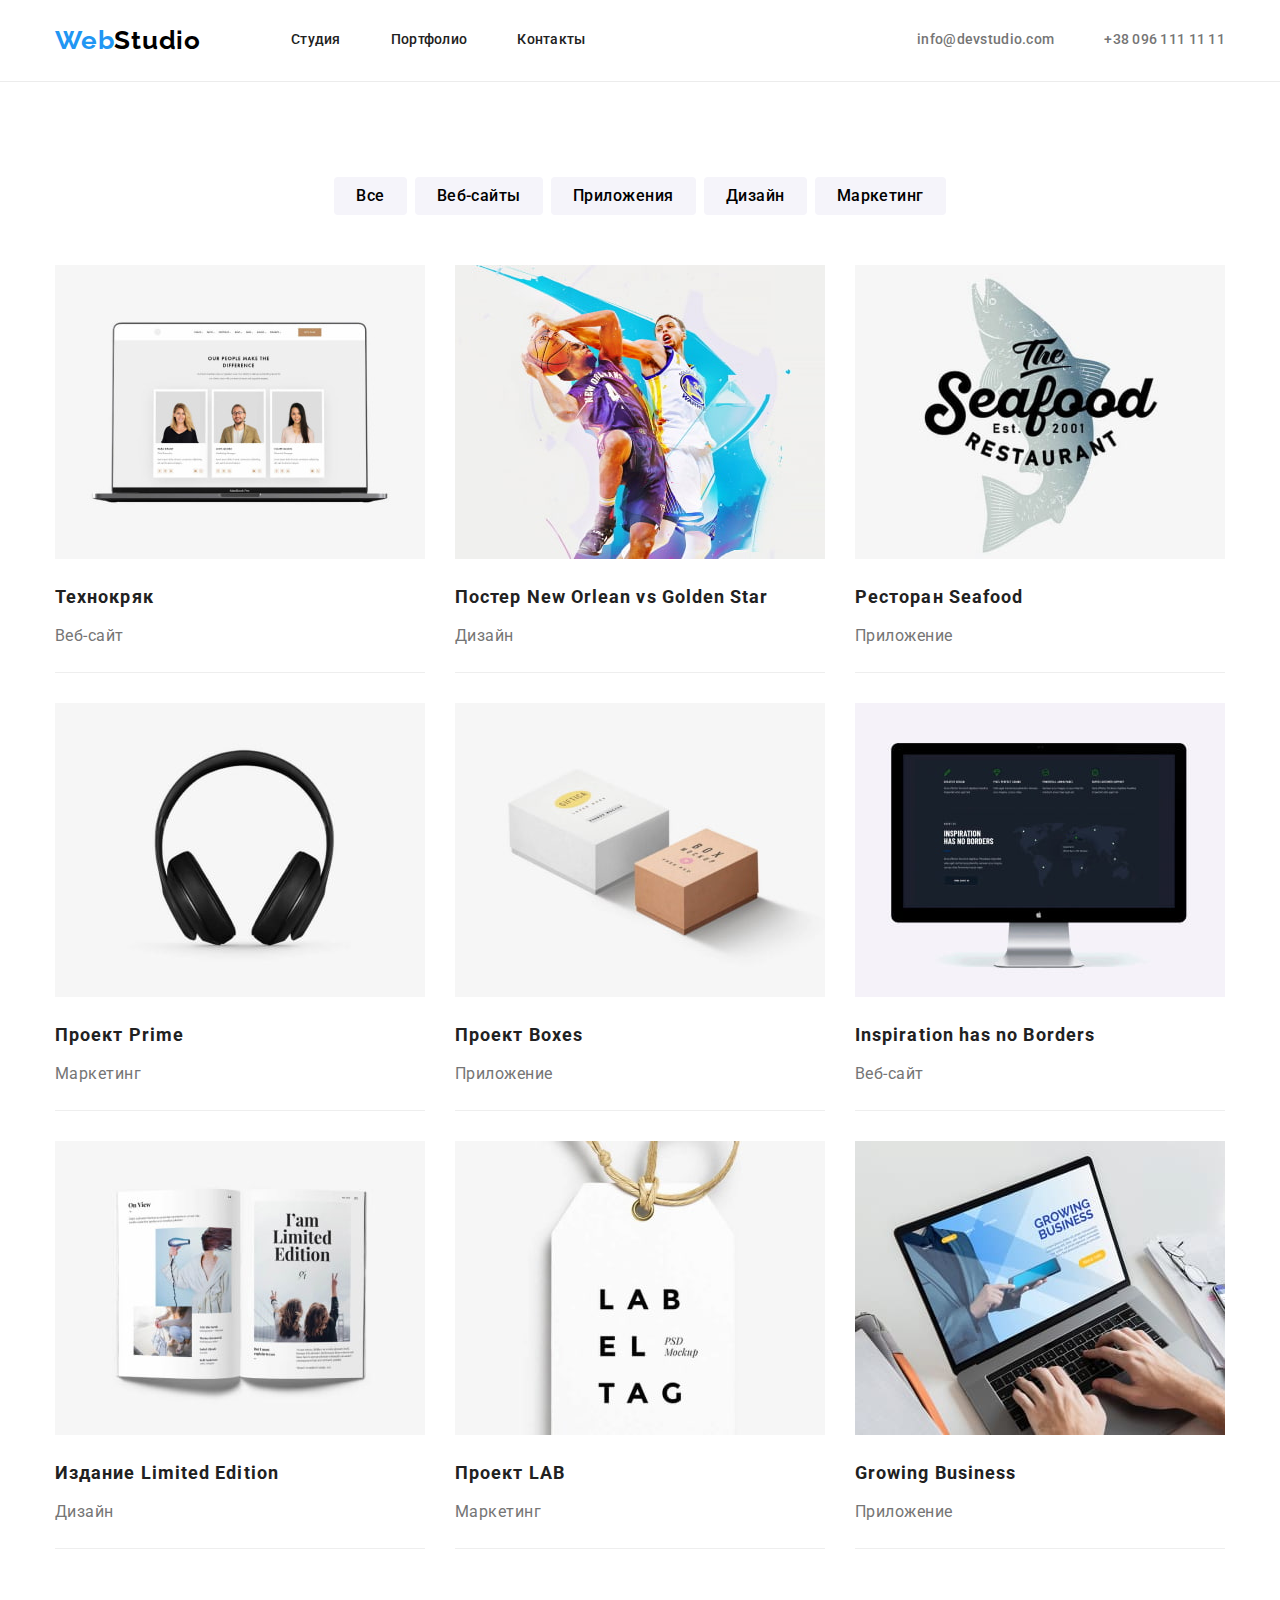
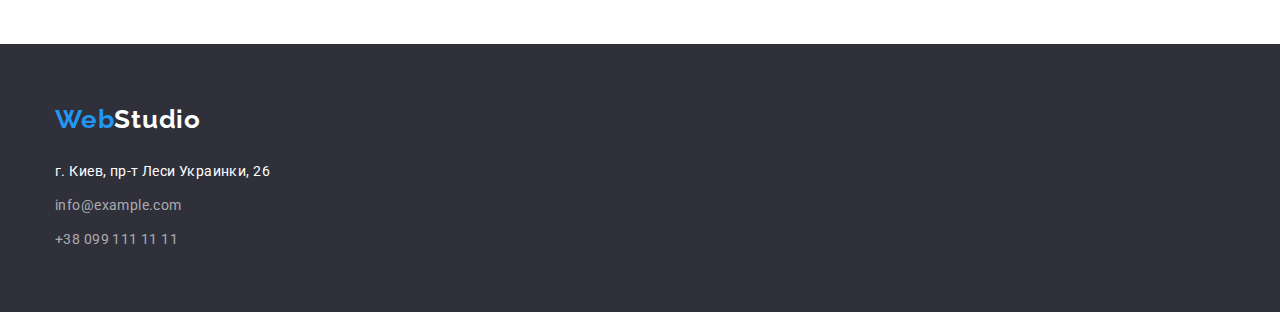
==== commit 5b45791d: "Выстраивает сетку элементов портфолио через калькулятор" ====
--- a/portfolio.html
+++ b/portfolio.html
@@ -22,7 +22,7 @@
       <div class="container page-header">
         <!-- Логотип -->
         <a href="./index.html" class="logo">Web<span class="logo-black">Studio</span></a>
-    
+
         <!-- Навигация по сайту -->
         <nav>
           <ul class="site-nav list">
@@ -37,7 +37,7 @@
             </li>
           </ul>
         </nav>
-    
+
         <!-- Контакты для связи -->
         <ul class="contacts list">
           <li class="contacts-item">
@@ -186,13 +186,17 @@
       <div class="container">
         <!-- Логотип в footer -->
         <a href="./index.html" class="logo">Web<span class="logo-white">Studio</span></a>
-    
+
         <!-- Адрес и контакты -->
         <address>
           <ul class="address list">
             <li class="address-item">
-              <a href="https://goo.gl/maps/hZ6GG7BoJjNdGrGMA" target="_blank" rel="noopener noreferrer"
-                class="address-link">
+              <a
+                href="https://goo.gl/maps/hZ6GG7BoJjNdGrGMA"
+                target="_blank"
+                rel="noopener noreferrer"
+                class="address-link"
+              >
                 г. Киев, пр-т Леси Украинки, 26
               </a>
             </li>
--- a/css/styles.css
+++ b/css/styles.css
@@ -371,15 +371,20 @@
 }
 
 .portfolio-item {
+  width: calc((100% - 60px) / 3);
   margin-right: 30px;
+  margin-bottom: 30px;
+  border-bottom: 1px solid #eeeeee;
 
   background-color: var(--color-white);
-  border: 1px solid #eeeeee;
-  width: 370px;
 }
 
 .portfolio-item:nth-child(3n) {
   margin-right: 0;
+}
+
+.portfolio-item:nth-last-child(-n + 3) {
+  margin-bottom: 0;
 }
 
 .portfolio-link {
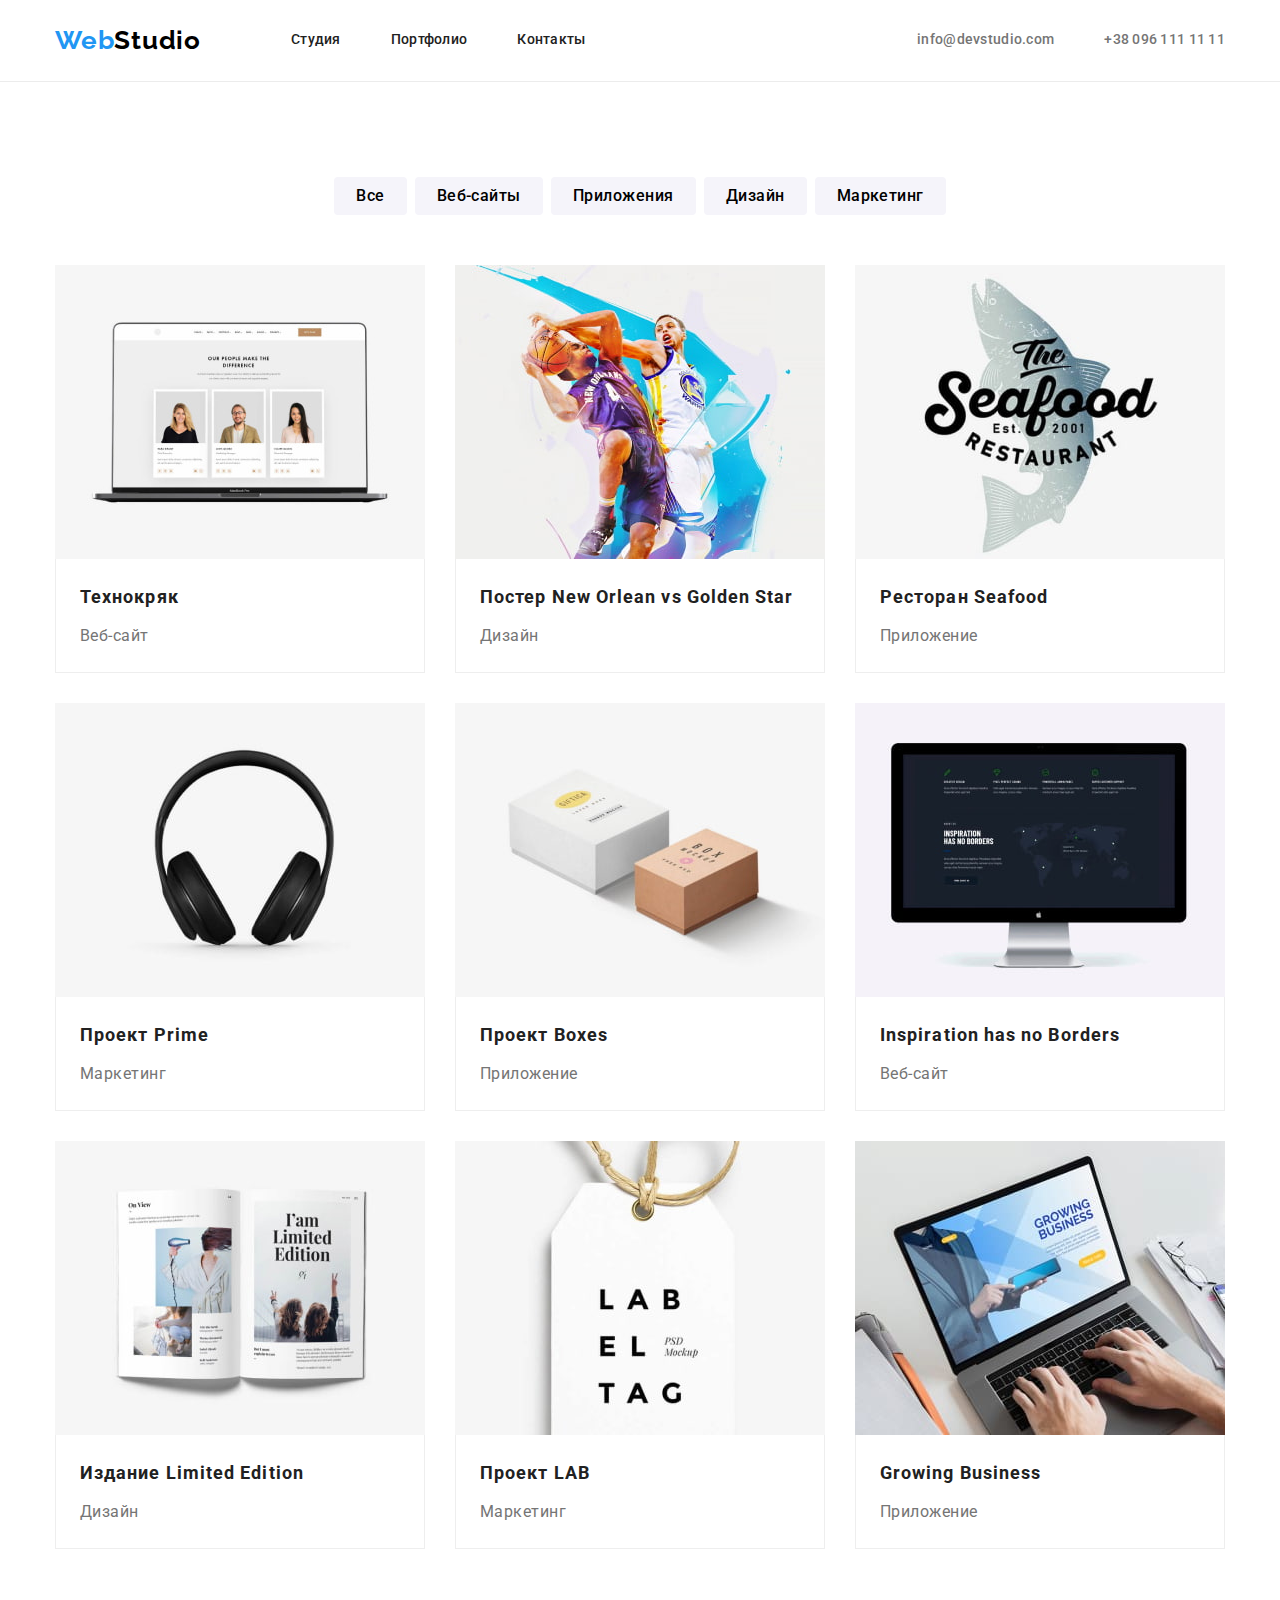
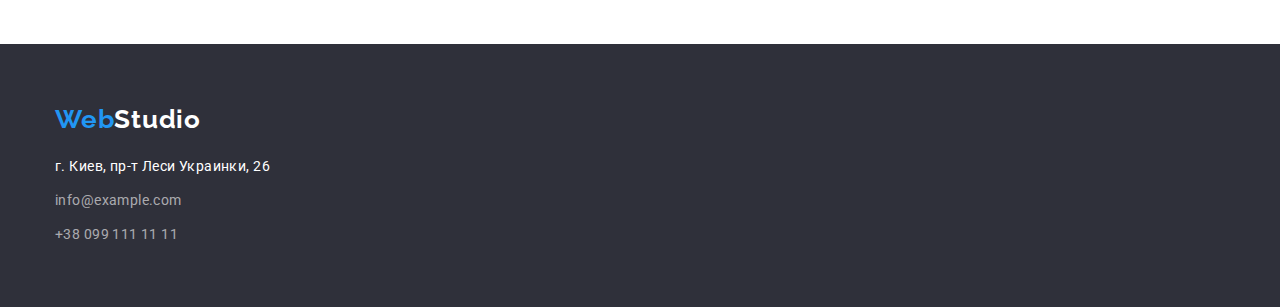
==== commit ff9c7a0f: "Вносит правки по 3-ему домашнему заданию" ====
--- a/portfolio.html
+++ b/portfolio.html
@@ -18,11 +18,11 @@
     <title>Портфолио</title>
   </head>
   <body>
-    <header>
+    <header class="header">
       <div class="container page-header">
         <!-- Логотип -->
         <a href="./index.html" class="logo">Web<span class="logo-black">Studio</span></a>
-
+    
         <!-- Навигация по сайту -->
         <nav>
           <ul class="site-nav list">
@@ -37,7 +37,7 @@
             </li>
           </ul>
         </nav>
-
+    
         <!-- Контакты для связи -->
         <ul class="contacts list">
           <li class="contacts-item">
@@ -182,21 +182,17 @@
       </section>
     </main>
 
-    <footer>
+    <footer class="footer">
       <div class="container">
         <!-- Логотип в footer -->
-        <a href="./index.html" class="logo">Web<span class="logo-white">Studio</span></a>
-
+        <a href="./index.html" class="logo footer-logo">Web<span class="logo-white">Studio</span></a>
+    
         <!-- Адрес и контакты -->
-        <address>
-          <ul class="address list">
+        <address class="address">
+          <ul class="adds-list list">
             <li class="address-item">
-              <a
-                href="https://goo.gl/maps/hZ6GG7BoJjNdGrGMA"
-                target="_blank"
-                rel="noopener noreferrer"
-                class="address-link"
-              >
+              <a href="https://goo.gl/maps/hZ6GG7BoJjNdGrGMA" target="_blank" rel="noopener noreferrer"
+                class="address-link">
                 г. Киев, пр-т Леси Украинки, 26
               </a>
             </li>
--- a/css/styles.css
+++ b/css/styles.css
@@ -23,6 +23,7 @@
   --color-section-text-two: rgba(255, 255, 255, 0.6);
   --button-filter-color: #f5f4fa;
   --button-filter-color-hover: #188ce8;
+  --color-border: #eeeeee;
 }
 
 body {
@@ -80,7 +81,7 @@
   list-style: none;
 }
 
-header {
+.header {
   border-bottom: 1px solid #ececec;
 }
 
@@ -93,8 +94,6 @@
 .page-header {
   display: flex;
   align-items: center;
-  justify-content: flex-start;
-  flex-wrap: wrap;
 }
 
 .site-nav {
@@ -147,10 +146,16 @@
 }
 
 /* Оформление подвала сайта footer */
-footer {
-  padding: 35px 0;
+.footer {
+  padding: 60px 0;
 
   background-color: var(--background-color-section);
+}
+
+.footer-logo {
+  padding: 0;
+  margin: 0;
+  margin-bottom: 20px;
 }
 
 .address-link {
@@ -175,10 +180,6 @@
 .mail,
 .phone {
   color: var(--color-section-text-two);
-}
-
-address {
-  padding-bottom: 25px;
 }
 
 /* Оформление секции Hero */
@@ -233,10 +234,6 @@
   padding: 95px 0;
 }
 
-.section.no-padding-top {
-  padding-top: 0;
-}
-
 .visually-hidden {
   position: absolute;
   width: 1px;
@@ -282,9 +279,16 @@
 
 /* Секция Услуги компании */
 
+.no-padding-top {
+  padding-top: 0;
+}
+
 .development {
   display: flex;
-  justify-content: space-between;
+}
+
+.development-item:not(:last-child) {
+  margin-right: 30px;
 }
 
 .development-title,
@@ -299,6 +303,11 @@
 }
 
 /* Секция Наша команда */
+
+.fon-team {
+  background: var(--button-filter-color);
+}
+
 .team-subtitle {
   margin-bottom: 10px;
 
@@ -310,14 +319,18 @@
 
 .team {
   display: flex;
-  justify-content: space-between;
 }
 
 .team-item {
+  background-color: #fff;
   border-radius: 0px 0px 4px 4px;
   box-shadow: 0px 1px 3px rgba(0, 0, 0, 0.12), 0px 1px 1px rgba(0, 0, 0, 0.14),
     0px 2px 1px rgba(0, 0, 0, 0.2);
   text-align: center;
+}
+
+.team-item:not(:last-child) {
+  margin-right: 30px;
 }
 
 .team-text {
@@ -374,7 +387,6 @@
   width: calc((100% - 60px) / 3);
   margin-right: 30px;
   margin-bottom: 30px;
-  border-bottom: 1px solid #eeeeee;
 
   background-color: var(--color-white);
 }
@@ -394,7 +406,10 @@
 }
 
 .portfolio-text-box {
-  padding: 20px 0;
+  padding: 20px 24px;
+  border-left: 1px solid var(--color-border);
+  border-right: 1px solid var(--color-border);
+  border-bottom: 1px solid var(--color-border);
 }
 
 .portfolio-title {
